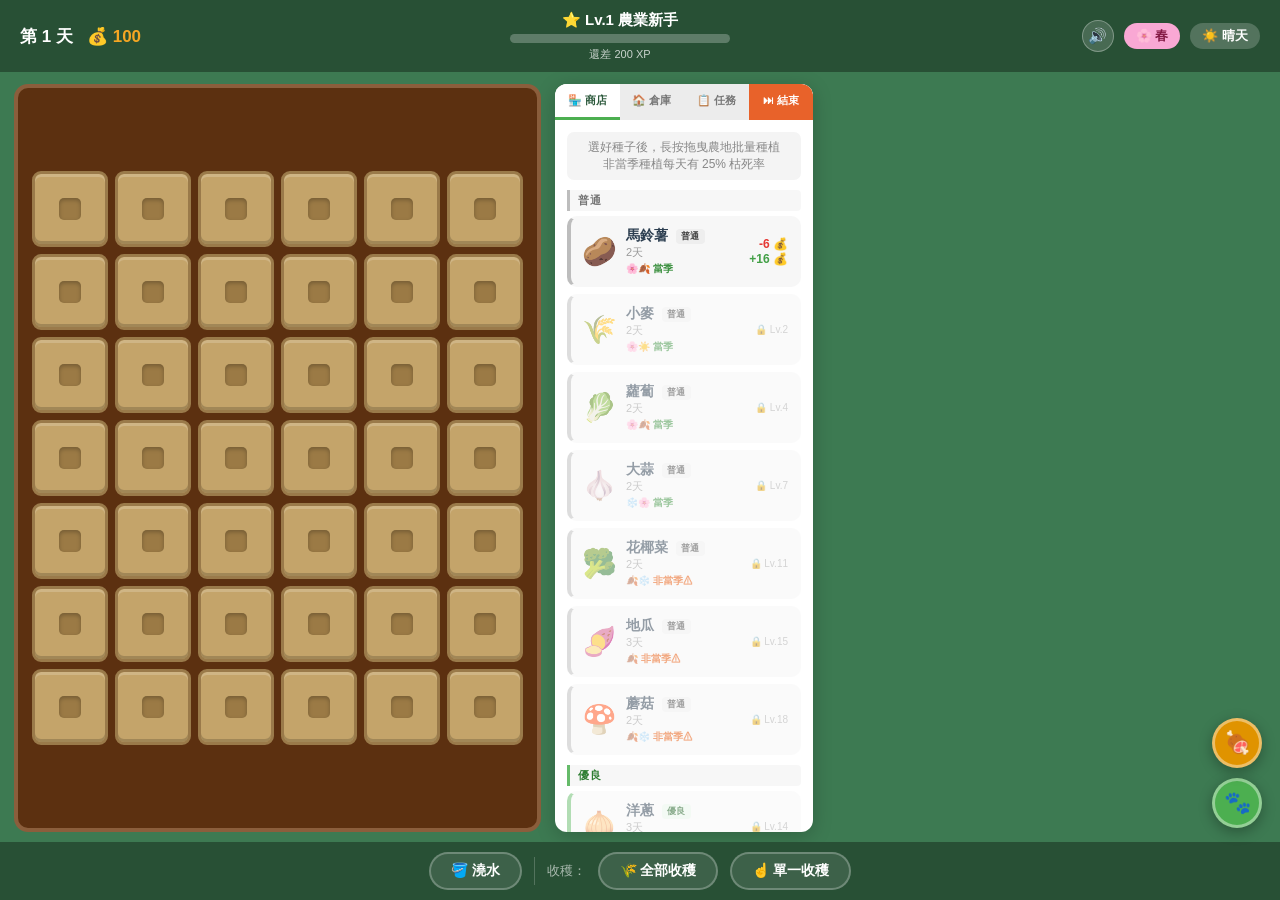
==== index.html @ efe096c2 "fix: 寵物畫面改為橫向單列，超出時可水平滑動 - #pet-list 外層加 #pet-list-wrap 做水平捲動容器 - flex-wrap: wrap → nowrap，卡片固定橫排不換行" ====
<!DOCTYPE html>
<html lang="zh-TW">
<head>
  <meta charset="UTF-8">
  <meta name="viewport" content="width=device-width, initial-scale=1.0">
  <title>種田遊戲</title>
  <link rel="stylesheet" href="style.css">
</head>
<body>
  <div id="app">
    <header id="topbar">
      <div class="tb-left">
        <span id="day-label">第 <span id="day-num">1</span> 天</span>
        <span id="money-display">💰 <span id="money-num">500</span></span>
      </div>
      <div class="tb-center">
        <span id="level-display">⭐ Lv.<span id="lv-num">1</span> <span id="lv-title">農業新手</span></span>
        <div id="xp-wrap">
          <div id="xp-bar"></div>
        </div>
        <span id="xp-label">還差 <span id="xp-rem">150</span> XP</span>
      </div>
      <div class="tb-right">
        <button id="mute-btn" title="音效開關">🔊</button>
        <span id="season-badge" class="badge spring">🌸 春</span>
        <span id="weather-badge" class="badge weather">☀️ 晴天</span>
      </div>
    </header>

    <div id="buff-strip"></div>
    <main id="main">
      <div id="farm-wrapper">
        <div id="farm-grid"></div>
      </div>

      <aside id="panel">
        <nav id="tab-nav">
          <button class="tab-btn active" data-tab="shop">🏪 商店</button>
          <button class="tab-btn" data-tab="warehouse">🏠 倉庫</button>
          <button class="tab-btn" data-tab="tasks">📋 任務</button>
          <button class="tab-btn end-btn" data-tab="end">⏭ 結束</button>
        </nav>
        <div id="panel-body"></div>
      </aside>
    </main>

    <div id="bottom-bar">
      <button id="water-btn" class="bbar-btn">🪣 澆水</button>
      <div class="bbar-sep"></div>
      <span class="bbar-label">收穫：</span>
      <button id="harvest-all-btn" class="bbar-btn">🌾 全部收穫</button>
      <button id="harvest-single-btn" class="bbar-btn">☝️ 單一收穫</button>
    </div>

    <button id="pet-btn">🐾</button>
    <button id="petshop-btn">🍖</button>
    <div id="toast-box"></div>
    <div id="cursor-follow">🪣</div>
    <div id="touch-seed-follow"></div>

    <!-- Pet Screen (fixed overlay) -->
    <div id="pet-screen" hidden>
      <header id="pet-hdr">
        <button id="pet-back-btn">← 返回農場</button>
        <div class="pet-hdr-center">
          <span class="pet-hdr-title">🌿 今日的小動物</span>
          <span class="pet-hdr-sub">用農作物餵食牠們，明天就會離開</span>
        </div>
        <div class="pet-hdr-right">第 <span id="pet-screen-day">1</span> 天</div>
      </header>
      <div id="pet-meadow">
        <div id="pet-clouds">
          <span class="cloud">☁️</span>
          <span class="cloud">☁️</span>
          <span class="cloud">☁️</span>
        </div>
        <div id="pet-list-wrap">
          <div id="pet-list"></div>
        </div>
        <div id="pet-ground-deco">🌸🌿🌼🌱🌸🌼🌿🌸🌼🌱🌿🌸🌼🌸🌿🌼🌱🌸</div>
      </div>
      <div id="pet-owned">
        <div id="pet-owned-header">🏡 我的動物夥伴</div>
        <div id="pet-owned-list"></div>
        <div id="pet-owned-detail"></div>
      </div>
    </div>
  </div>
  <script src="game.js"></script>
</body>
</html>
---- style.css ----
* { box-sizing: border-box; margin: 0; padding: 0; }

:root {
  --green-bg: #3d7a52;
  --brown-dark: #5c3010;
  --brown-mid: #8b5e3c;
  --plot-base: #c4a46a;
  --plot-shadow: #9a7a4a;
  --gold: #f5a623;
  --gold-dark: #d4891a;
  --panel-bg: #ffffff;
  --green-accent: #4caf50;
  --green-dark: #2d5a3d;
}

body {
  font-family: 'Segoe UI', '微軟正黑體', 'PingFang TC', sans-serif;
  background: var(--green-bg);
  height: 100vh;
  overflow: hidden;
  color: #2c3e50;
}

/* Hide real cursor when a tool mode is active */
body.watering-mode,
body.watering-mode * { cursor: none !important; }
body.harvest-mode,
body.harvest-mode  * { cursor: none !important; }

#app {
  display: flex;
  flex-direction: column;
  height: 100vh;
}

/* ── Top Bar ── */
#topbar {
  background: rgba(0,0,0,0.35);
  color: #fff;
  padding: 8px 20px;
  display: flex;
  align-items: center;
  gap: 16px;
  flex-shrink: 0;
  min-height: 72px;
}

.tb-left {
  display: flex;
  align-items: center;
  gap: 14px;
  min-width: 190px;
}

.tb-center {
  flex: 1;
  display: flex;
  flex-direction: column;
  align-items: center;
  gap: 4px;
}

.tb-right {
  display: flex;
  align-items: center;
  gap: 10px;
  min-width: 230px;
  justify-content: flex-end;
}

#day-label { font-size: 17px; font-weight: 700; }
#money-display { font-size: 17px; font-weight: 700; color: var(--gold); }

#level-display { font-size: 15px; font-weight: 600; }

#xp-wrap {
  width: 220px;
  height: 9px;
  background: rgba(255,255,255,0.25);
  border-radius: 5px;
  overflow: hidden;
}

#xp-bar {
  height: 100%;
  width: 0%;
  background: linear-gradient(90deg, var(--gold), #ffe066);
  border-radius: 5px;
  transition: width 0.5s ease;
}

#xp-label { font-size: 11px; opacity: 0.75; }

.badge {
  padding: 4px 12px;
  border-radius: 20px;
  font-size: 13px;
  font-weight: 600;
}
.badge.spring  { background: #f9a8d4; color: #831843; }
.badge.summer  { background: #fde68a; color: #92400e; }
.badge.autumn  { background: #fed7aa; color: #9a3412; }
.badge.winter  { background: #bae6fd; color: #1e40af; }
.badge.weather { background: rgba(255,255,255,0.2); color: #fff; }

#companions { font-size: 20px; letter-spacing: 2px; }

#mute-btn {
  background: rgba(255,255,255,0.15);
  border: 1.5px solid rgba(255,255,255,0.3);
  border-radius: 50%;
  width: 32px;
  height: 32px;
  font-size: 15px;
  color: #fff;
  cursor: pointer;
  flex-shrink: 0;
  transition: background 0.15s;
}
#mute-btn:hover { background: rgba(255,255,255,0.28); }

/* ── Main Layout ── */
#main {
  display: flex;
  flex: 1;
  overflow: hidden;
  padding: 12px 14px 10px;
  gap: 14px;
}

/* ── Farm ── */
#farm-wrapper {
  background: var(--brown-dark);
  border-radius: 14px;
  padding: 14px;
  border: 4px solid var(--brown-mid);
  display: flex;
  align-items: center;
  justify-content: center;
  flex-shrink: 0;
}

#farm-grid {
  display: grid;
  grid-template-columns: repeat(6, 1fr);
  gap: 7px;
}

.plot {
  width: 76px;
  height: 76px;
  background: var(--plot-base);
  border-radius: 9px;
  border: 3px solid var(--plot-shadow);
  cursor: pointer;
  display: flex;
  align-items: center;
  justify-content: center;
  font-size: 28px;
  position: relative;
  transition: transform 0.12s, filter 0.15s;
  box-shadow:
    inset 0 3px 0 rgba(255,255,255,0.18),
    inset 0 -3px 0 rgba(0,0,0,0.18);
  user-select: none;
}

.plot:hover { transform: translateY(-3px) scale(1.04); filter: brightness(1.08); }

/* small dark inset square for empty plots */
.plot.empty::after {
  content: '';
  width: 22px;
  height: 22px;
  background: rgba(90, 55, 10, 0.38);
  border-radius: 5px;
  box-shadow: inset 0 2px 4px rgba(0,0,0,0.25);
}

/* Touch planting: seed hint overlays */
#farm-grid.touch-planting .plot.empty::after { display: none; }

.seed-hint {
  position: absolute;
  font-size: 26px;
  pointer-events: none;
  line-height: 1;
  animation: seed-hint-pulse 0.55s ease-in-out infinite alternate;
}

@keyframes seed-hint-pulse {
  from { transform: scale(0.82); opacity: 0.55; }
  to   { transform: scale(1.12) translateY(-4px); opacity: 1; }
}

.plot.growing         { background: #5a9e4a; } /* 綠：未澆水 */
.plot.growing.watered { background: #4a88c4; } /* 藍：已澆水 */

.plot.ready {
  border-color: var(--gold);
  animation: plot-pulse 1.1s ease-in-out infinite;
}

/* withered (no water for a day) */
.plot.withered {
  background: #888 !important;
  border-color: #555 !important;
  animation: none !important;
  filter: grayscale(0.7);
}


@keyframes plot-pulse {
  0%, 100% { box-shadow: 0 0 0 0 rgba(245,166,35,0.55), inset 0 3px 0 rgba(255,255,255,0.18), inset 0 -3px 0 rgba(0,0,0,0.18); }
  50%       { box-shadow: 0 0 0 7px rgba(245,166,35,0),   inset 0 3px 0 rgba(255,255,255,0.18), inset 0 -3px 0 rgba(0,0,0,0.18); }
}

.days-tag {
  position: absolute;
  bottom: 4px;
  right: 5px;
  font-size: 11px;
  font-weight: 700;
  color: #fff;
  background: rgba(0,0,0,0.35);
  padding: 1px 5px;
  border-radius: 6px;
  pointer-events: none;
}

/* ── Right Panel ── */
#panel {
  width: 258px;
  flex-shrink: 0;
  display: flex;
  flex-direction: column;
  background: var(--panel-bg);
  border-radius: 12px;
  overflow: hidden;
  box-shadow: 0 4px 20px rgba(0,0,0,0.2);
}

#tab-nav {
  display: flex;
  background: #ececec;
}

.tab-btn {
  flex: 1;
  padding: 9px 2px;
  border: none;
  background: transparent;
  cursor: pointer;
  font-size: 11px;
  font-weight: 600;
  color: #777;
  border-bottom: 3px solid transparent;
  transition: all 0.18s;
}

.tab-btn:hover { background: rgba(0,0,0,0.06); color: #333; }

.tab-btn.active {
  background: #fff;
  color: var(--green-dark);
  border-bottom-color: var(--green-accent);
}

.end-btn {
  background: #e8622a !important;
  color: #fff !important;
  border-radius: 0 10px 0 0;
}
.end-btn:hover { background: #cf531e !important; }

#panel-body {
  flex: 1;
  overflow-y: auto;
  padding: 12px;
  scrollbar-width: thin;
}

/* ── Shop ── */
.shop-hint {
  text-align: center;
  font-size: 12px;
  color: #888;
  background: #f4f4f4;
  border-radius: 7px;
  padding: 7px;
  margin-bottom: 10px;
}

.section-title {
  text-align: center;
  font-size: 11px;
  color: #bbb;
  margin: 8px 0;
  position: relative;
}
.section-title::before, .section-title::after {
  content: '';
  position: absolute;
  top: 50%;
  width: 28%;
  height: 1px;
  background: #e0e0e0;
}
.section-title::before { left: 0; }
.section-title::after  { right: 0; }

.seed-card {
  display: flex;
  align-items: center;
  padding: 9px 11px;
  border-radius: 10px;
  margin-bottom: 7px;
  border: 2px solid transparent;
  background: #f7f7f7;
  cursor: pointer;
  transition: all 0.18s;
}
.seed-card:hover:not(.locked) { background: #eef7ee; border-color: #a5d6a7; }
.seed-card.selected { background: #e3f5e3; border-color: var(--green-dark); }
.seed-card.locked { opacity: 0.5; cursor: not-allowed; }

/* Rarity left-border */
.seed-card.rarity-common    { border-left: 4px solid #bdbdbd; }
.seed-card.rarity-good      { border-left: 4px solid #66bb6a; }
.seed-card.rarity-premium   { border-left: 4px solid #42a5f5; }
.seed-card.rarity-legendary { border-left: 4px solid #ab47bc; }
.seed-card.rarity-mythical  { border-left: 4px solid #ff7043; }

.rarity-badge {
  display: inline-block;
  font-size: 9px;
  font-weight: 800;
  padding: 1px 5px;
  border-radius: 4px;
  vertical-align: middle;
  margin-left: 4px;
  letter-spacing: 0.3px;
}

.rarity-section-title {
  font-size: 11px;
  font-weight: 800;
  letter-spacing: 1px;
  margin: 10px 0 5px;
  padding: 3px 8px;
  border-left: 3px solid;
  border-radius: 0 4px 4px 0;
  background: rgba(0,0,0,0.03);
}

.seed-emoji { font-size: 28px; flex-shrink: 0; }
.seed-info  { flex: 1; margin-left: 9px; }
.seed-name  { font-weight: 700; font-size: 14px; }
.seed-days  { font-size: 11px; color: #999; }

.seed-prices { display: flex; flex-direction: column; align-items: flex-end; font-size: 12px; gap: 1px; }
.seed-cost { color: #e53935; font-weight: 600; }
.seed-sell { color: #43a047; font-weight: 600; }
.lock-label { font-size: 10px; color: #aaa; }

.seed-season           { font-size: 10px; margin-top: 2px; font-weight: 600; }
.seed-season.in-season  { color: #388e3c; }
.seed-season.out-season { color: #e65100; }

/* ── Warehouse ── */
.empty-msg { text-align: center; color: #bbb; padding: 36px 12px; font-size: 13px; line-height: 1.7; }

.inv-item {
  display: flex;
  align-items: center;
  background: #f7f7f7;
  border-radius: 9px;
  padding: 8px 10px;
  margin-bottom: 7px;
}
.inv-emoji { font-size: 26px; flex-shrink: 0; }
.inv-info  { flex: 1; margin-left: 9px; }
.inv-name  { font-weight: 700; font-size: 13px; }
.inv-sub   { font-size: 11px; color: #999; }

.sell-btn {
  padding: 5px 11px;
  background: #43a047;
  color: #fff;
  border: none;
  border-radius: 7px;
  cursor: pointer;
  font-size: 12px;
  font-weight: 600;
}
.sell-btn:hover { background: #388e3c; }

.sell-all-btn {
  width: 100%;
  padding: 10px;
  margin-top: 10px;
  background: linear-gradient(135deg, var(--gold), #e09300);
  color: #fff;
  border: none;
  border-radius: 9px;
  cursor: pointer;
  font-weight: 700;
  font-size: 13px;
}
.sell-all-btn:hover { filter: brightness(1.08); }

/* ── Tasks ── */
.task-section-title {
  font-weight: 700;
  font-size: 13px;
  margin: 0 0 8px;
  color: #444;
}

.task-card {
  padding: 10px 12px;
  background: #f7f7f7;
  border-radius: 9px;
  margin-bottom: 8px;
  border-left: 4px solid #ddd;
}
.task-card.in-progress { border-left-color: var(--gold); }
.task-card.done        { border-left-color: #43a047; opacity: 0.65; }

.task-title    { font-weight: 700; font-size: 13px; }
.task-prog-txt { font-size: 11px; color: #888; margin-top: 2px; }

.task-prog-bar {
  height: 5px;
  background: #e0e0e0;
  border-radius: 3px;
  margin: 5px 0 4px;
  overflow: hidden;
}
.task-prog-fill {
  height: 100%;
  background: linear-gradient(90deg, var(--gold), #ffe066);
  border-radius: 3px;
  transition: width 0.35s;
}

.task-reward { font-size: 11px; color: var(--gold-dark); }

/* ── Bottom Bar ── */
#bottom-bar {
  flex-shrink: 0;
  height: 58px;
  background: rgba(0,0,0,0.35);
  display: flex;
  align-items: center;
  justify-content: center;
  gap: 12px;
  padding: 0 20px;
}

.bbar-sep {
  width: 1px;
  height: 28px;
  background: rgba(255,255,255,0.2);
}

.bbar-label {
  color: rgba(255,255,255,0.6);
  font-size: 13px;
}

.bbar-btn {
  padding: 8px 20px;
  border: 2px solid rgba(255,255,255,0.25);
  border-radius: 22px;
  background: rgba(255,255,255,0.1);
  color: #fff;
  font-size: 14px;
  font-weight: 600;
  cursor: pointer;
  transition: all 0.18s;
}
.bbar-btn:hover { background: rgba(255,255,255,0.22); border-color: rgba(255,255,255,0.5); }

.bbar-btn.active {
  background: rgba(255,255,255,0.9);
  color: #2c3e50;
  border-color: #fff;
}

/* ── Buff Strip ── */
#buff-strip {
  background: rgba(245,166,35,0.18);
  border-bottom: 1px solid rgba(245,166,35,0.3);
  padding: 4px 16px;
  display: flex;
  align-items: center;
  gap: 8px;
  flex-wrap: wrap;
  flex-shrink: 0;
  min-height: 0;
}
#buff-strip:empty { display: none; padding: 0; }

.buff-chip {
  padding: 2px 10px;
  background: rgba(245,166,35,0.35);
  border: 1px solid rgba(245,166,35,0.6);
  border-radius: 12px;
  font-size: 12px;
  font-weight: 700;
  color: #fff;
}

/* ── Pet / Petshop Buttons ── */
#pet-btn,
#petshop-btn {
  position: fixed;
  right: 18px;
  width: 50px;
  height: 50px;
  border-radius: 50%;
  border: 3px solid rgba(255,255,255,0.4);
  color: white;
  font-size: 22px;
  cursor: pointer;
  box-shadow: 0 4px 14px rgba(0,0,0,0.3);
  transition: transform 0.15s;
  z-index: 50;
}
#pet-btn     { bottom: 72px;  background: var(--green-accent); }
#petshop-btn { bottom: 132px; background: #e09300; }
#pet-btn:hover,
#petshop-btn:hover { transform: scale(1.12); }

/* ── Pet Screen ── */
#pet-screen {
  position: fixed;
  inset: 0;
  z-index: 200;
  display: flex;
  flex-direction: column;
}
#pet-screen[hidden] { display: none !important; }

#pet-hdr {
  background: rgba(0,0,0,0.28);
  padding: 10px 20px;
  display: flex;
  align-items: center;
  gap: 16px;
  color: #fff;
  flex-shrink: 0;
}
#pet-back-btn {
  padding: 7px 16px;
  background: rgba(255,255,255,0.2);
  border: 2px solid rgba(255,255,255,0.4);
  border-radius: 20px;
  color: #fff;
  cursor: pointer;
  font-size: 13px;
  font-weight: 600;
  flex-shrink: 0;
}
#pet-back-btn:hover { background: rgba(255,255,255,0.35); }

.pet-hdr-center { flex: 1; text-align: center; }
.pet-hdr-title  { font-size: 18px; font-weight: 700; display: block; }
.pet-hdr-sub    { font-size: 12px; opacity: 0.8; }
.pet-hdr-right  { min-width: 80px; text-align: right; font-size: 13px; opacity: 0.8; }

#pet-meadow {
  flex: 1;
  background: linear-gradient(to bottom,
    #5bc8f5 0%,
    #8ed4f7 28%,
    #b8e87a 55%,
    #5ab832 100%);
  display: flex;
  flex-direction: column;
  align-items: center;
  justify-content: center;
  position: relative;
  overflow: hidden;
  padding: 20px;
}

#pet-clouds {
  position: absolute;
  top: 14px;
  width: 90%;
  display: flex;
  justify-content: space-around;
  font-size: 38px;
  opacity: 0.85;
  pointer-events: none;
}
.cloud { display: inline-block; animation: cloud-drift 9s ease-in-out infinite; }
.cloud:nth-child(2) { animation-delay: -3.5s; animation-duration: 11s; }
.cloud:nth-child(3) { animation-delay: -6s;   animation-duration: 8s;  }
@keyframes cloud-drift {
  0%, 100% { transform: translateX(0px); }
  50%       { transform: translateX(14px); }
}

#pet-list-wrap {
  width: 100%;
  overflow-x: auto;
  overflow-y: visible;
  -webkit-overflow-scrolling: touch;
  scrollbar-width: thin;
  scrollbar-color: rgba(255,255,255,0.35) transparent;
  padding: 10px 0 18px;
  z-index: 1;
}

#pet-list-wrap::-webkit-scrollbar        { height: 5px; }
#pet-list-wrap::-webkit-scrollbar-track  { background: transparent; }
#pet-list-wrap::-webkit-scrollbar-thumb  { background: rgba(255,255,255,0.35); border-radius: 3px; }

#pet-list {
  display: flex;
  gap: 28px;
  align-items: flex-end;
  justify-content: flex-start;
  flex-wrap: nowrap;
  min-width: max-content;
  padding: 0 28px;
}

.pet-card {
  background: rgba(255,255,255,0.88);
  border-radius: 22px;
  padding: 22px 26px;
  text-align: center;
  min-width: 190px;
  box-shadow: 0 10px 30px rgba(0,0,0,0.18);
  backdrop-filter: blur(6px);
  transition: transform 0.2s;
  border: 3px solid transparent;
}
.pet-card:hover     { transform: translateY(-8px); }
.pet-card.feeding   { border-color: var(--gold); }
.pet-card.fed-done  { opacity: 0.72; }

.pet-card:not(.feeding).grade-common    { border-color: #bdbdbd; }
.pet-card:not(.feeding).grade-good      { border-color: #66bb6a; }
.pet-card:not(.feeding).grade-premium   { border-color: #42a5f5; }
.pet-card:not(.feeding).grade-legendary { border-color: #ab47bc; }
.pet-card:not(.feeding).grade-mythical  { border-color: #ff7043; }

.owned-pet-card.grade-common    { border-color: #bdbdbd; }
.owned-pet-card.grade-good      { border-color: #66bb6a; }
.owned-pet-card.grade-premium   { border-color: #42a5f5; }
.owned-pet-card.grade-legendary { border-color: #ab47bc; }
.owned-pet-card.grade-mythical  { border-color: #ff7043; }

.pet-grade-badge {
  display: inline-block;
  margin-bottom: 6px;
  font-size: 11px;
  font-weight: 700;
  padding: 2px 9px;
  border-radius: 10px;
}

.pet-emoji-big { font-size: 62px; display: block; line-height: 1.1; margin-bottom: 6px; }
.pet-name      { font-size: 17px; font-weight: 700; margin-bottom: 3px; color: #2c3e50; }
.pet-fav-food  { font-size: 12px; color: #999; margin-bottom: 4px; }

.pet-food-restrict {
  font-size: 11px;
  color: #6a1b9a;
  font-weight: 700;
  background: #f3e5f5;
  border: 1.5px solid #ab47bc;
  border-radius: 10px;
  padding: 2px 8px;
  margin-bottom: 4px;
  display: inline-block;
}

.pet-buff-tag {
  display: inline-block;
  padding: 3px 10px;
  background: #f0f0f0;
  border: 1.5px solid #ddd;
  border-radius: 12px;
  font-size: 12px;
  font-weight: 600;
  color: #888;
  margin-bottom: 6px;
}
.pet-buff-tag.active {
  background: rgba(245,166,35,0.18);
  border-color: var(--gold);
  color: var(--gold-dark);
}
.pet-buff2-tag {
  background: #eef4ff;
  border-color: #90bef5;
  color: #1565c0;
}
.pet-buff2-tag.active {
  background: rgba(21,101,192,0.12);
  border-color: #42a5f5;
  color: #1565c0;
}
.pet-stat-buff2 { color: #1565c0; }
.pet-buff3-tag {
  background: #e0f7fa;
  border-color: #4dd0e1;
  color: #006064;
}
.pet-buff3-tag.active {
  background: rgba(0,188,212,0.12);
  border-color: #00bcd4;
  color: #006064;
}
.pet-stat-buff3 { color: #006064; }
.pet-mood      { font-size: 26px; display: block; margin-bottom: 12px; }

.pet-feed-btn {
  padding: 8px 22px;
  background: linear-gradient(135deg, #4caf50, #2e7d32);
  color: #fff;
  border: none;
  border-radius: 20px;
  cursor: pointer;
  font-size: 13px;
  font-weight: 700;
  transition: filter 0.15s;
}
.pet-feed-btn:hover { filter: brightness(1.12); }
.pet-fed-label { font-size: 14px; color: #43a047; font-weight: 700; }

/* Feeding food-select inside pet card */
.food-select-title {
  font-size: 12px;
  color: #666;
  margin-bottom: 8px;
}
.food-grid {
  display: flex;
  flex-wrap: wrap;
  gap: 6px;
  justify-content: center;
  margin-bottom: 8px;
  max-width: 220px;
}
.food-chip {
  padding: 5px 10px;
  background: #f4f4f4;
  border: 2px solid transparent;
  border-radius: 14px;
  cursor: pointer;
  font-size: 12px;
  transition: all 0.14s;
}
.food-chip:hover     { background: #e8f5e9; border-color: #4caf50; }
.food-chip.fav-chip  { background: #fff8e1; border-color: #ffb300; color: #e65100; }
.food-chip.fav-chip:hover { background: #ffecb3; }

.food-cancel-btn {
  padding: 5px 14px;
  background: transparent;
  border: 2px solid #ddd;
  border-radius: 14px;
  cursor: pointer;
  font-size: 12px;
  color: #999;
  transition: all 0.14s;
}
.food-cancel-btn:hover { border-color: #bbb; color: #666; }
.no-food-msg { font-size: 12px; color: #bbb; padding: 8px 0; line-height: 1.6; }

.food-cost-note {
  font-size: 11px;
  color: #e65100;
  font-weight: 700;
  margin-bottom: 5px;
}

/* ── Sell Quantity Modal ── */
#sell-qty-modal {
  position: fixed;
  inset: 0;
  z-index: 500;
  background: rgba(0,0,0,0.55);
  display: flex;
  align-items: center;
  justify-content: center;
}

.sqm-box {
  background: #fff;
  border-radius: 18px;
  padding: 24px 28px;
  min-width: 240px;
  text-align: center;
  box-shadow: 0 8px 32px rgba(0,0,0,0.28);
  display: flex;
  flex-direction: column;
  align-items: center;
  gap: 10px;
}

.sqm-title  { font-size: 17px; font-weight: 800; color: #2c3e50; }
.sqm-stock  { font-size: 12px; color: #999; }
.sqm-total  { font-size: 16px; font-weight: 700; color: var(--green-accent); }

.sqm-controls {
  display: flex;
  align-items: center;
  gap: 16px;
}

.sqm-btn {
  width: 36px;
  height: 36px;
  border-radius: 50%;
  border: 2px solid #ddd;
  background: #f4f4f4;
  font-size: 18px;
  cursor: pointer;
  transition: all 0.14s;
  display: flex;
  align-items: center;
  justify-content: center;
}
.sqm-btn:hover { background: #e8f5e9; border-color: #4caf50; }

.sqm-qty {
  font-size: 28px;
  font-weight: 800;
  color: #2c3e50;
  min-width: 40px;
  text-align: center;
}

.sqm-all-hint { font-size: 12px; color: #aaa; }

.sqm-max-btn {
  background: none;
  border: 1px solid #bbb;
  border-radius: 10px;
  padding: 2px 10px;
  font-size: 12px;
  color: #888;
  cursor: pointer;
  transition: all 0.13s;
}
.sqm-max-btn:hover { background: #f4f4f4; border-color: #888; color: #555; }

.sqm-actions { display: flex; gap: 12px; margin-top: 4px; }

.sqm-cancel {
  padding: 8px 20px;
  border: 2px solid #ddd;
  border-radius: 18px;
  background: transparent;
  font-size: 13px;
  color: #888;
  cursor: pointer;
  transition: all 0.14s;
}
.sqm-cancel:hover { border-color: #bbb; color: #555; }

.sqm-confirm {
  padding: 8px 20px;
  border: none;
  border-radius: 18px;
  background: linear-gradient(135deg, #4caf50, #2e7d32);
  color: #fff;
  font-size: 13px;
  font-weight: 700;
  cursor: pointer;
  transition: filter 0.14s;
}
.sqm-confirm:hover { filter: brightness(1.1); }

/* ── Pet Shop (飼料) ── */
.feed-shop-item,
.feed-inv-item {
  display: flex;
  align-items: center;
  background: #f7f7f7;
  border-radius: 9px;
  padding: 8px 10px;
  margin-bottom: 7px;
  gap: 8px;
}

.feed-emoji { font-size: 24px; flex-shrink: 0; }

.feed-info  { flex: 1; }
.feed-name  { font-weight: 700; font-size: 13px; color: #2c3e50; }
.feed-desc  { font-size: 11px; color: #888; margin-top: 1px; }
.feed-cnt   { font-weight: 600; color: var(--green-dark); }

.feed-right { display: flex; flex-direction: column; align-items: flex-end; gap: 3px; flex-shrink: 0; }
.feed-cost  { font-size: 11px; color: #e53935; font-weight: 600; }

.feed-buy-btn {
  padding: 5px 11px;
  background: linear-gradient(135deg, var(--gold), #e09300);
  color: #fff;
  border: none;
  border-radius: 7px;
  cursor: pointer;
  font-size: 12px;
  font-weight: 700;
  transition: filter 0.14s;
}
.feed-buy-btn:hover { filter: brightness(1.1); }

.feed-use-btn {
  padding: 5px 11px;
  background: #43a047;
  color: #fff;
  border: none;
  border-radius: 7px;
  cursor: pointer;
  font-size: 12px;
  font-weight: 600;
  flex-shrink: 0;
  transition: background 0.14s;
}
.feed-use-btn:hover { background: #388e3c; }

/* ── Feed Use Modal ── */
#feed-use-modal {
  position: fixed;
  inset: 0;
  z-index: 500;
  background: rgba(0,0,0,0.55);
  display: flex;
  align-items: center;
  justify-content: center;
}

.fum-box {
  background: #fff;
  border-radius: 18px;
  padding: 22px 24px;
  min-width: 260px;
  max-width: 340px;
  text-align: center;
  box-shadow: 0 8px 32px rgba(0,0,0,0.28);
  display: flex;
  flex-direction: column;
  align-items: center;
  gap: 10px;
}

.fum-title  { font-size: 17px; font-weight: 800; color: #2c3e50; }
.fum-desc   { font-size: 12px; color: #43a047; font-weight: 600; }
.fum-label  { font-size: 12px; color: #888; }

.fum-pet-list { width: 100%; display: flex; flex-direction: column; gap: 7px; }

.fum-pet {
  display: flex;
  align-items: center;
  background: #f7f7f7;
  border-radius: 10px;
  padding: 8px 10px;
  gap: 8px;
  text-align: left;
}

.fum-pet-emoji  { font-size: 24px; flex-shrink: 0; }
.fum-pet-info   { flex: 1; }
.fum-pet-name   { font-size: 13px; font-weight: 700; color: #2c3e50; }
.fum-pet-boost  { font-size: 11px; color: #888; margin-top: 1px; }

.fum-apply-btn {
  padding: 5px 13px;
  background: linear-gradient(135deg, #4caf50, #2e7d32);
  color: #fff;
  border: none;
  border-radius: 14px;
  cursor: pointer;
  font-size: 12px;
  font-weight: 700;
  flex-shrink: 0;
  transition: filter 0.13s;
}
.fum-apply-btn:hover { filter: brightness(1.1); }
.fum-apply-btn:disabled {
  background: #ddd;
  color: #aaa;
  cursor: not-allowed;
  filter: none;
}
.fum-pet-full { opacity: 0.6; }

.fum-cancel {
  padding: 7px 22px;
  border: 2px solid #ddd;
  border-radius: 16px;
  background: transparent;
  font-size: 13px;
  color: #888;
  cursor: pointer;
  transition: all 0.13s;
}
.fum-cancel:hover { border-color: #bbb; color: #555; }

/* feed boost label in owned pet detail */
.owned-feed-boost { color: #e65100 !important; font-size: 11px; }

/* ── Pet Eggs Shop ── */
.egg-shop-card {
  border-radius: 12px;
  padding: 12px 14px;
  margin-bottom: 10px;
  text-align: center;
  border: 2.5px solid;
  transition: transform 0.15s;
}
.egg-shop-card:hover { transform: translateY(-2px); }

.egg-common  { border-color: #bdbdbd; background: linear-gradient(135deg, #fafafa, #f0f0f0); }
.egg-rare    { border-color: #42a5f5; background: linear-gradient(135deg, #e3f2fd, #f0f8ff); }
.egg-special { border-color: #ab47bc; background: linear-gradient(135deg, #f3e5f5, #fdf5ff); }

.egg-shop-emoji { font-size: 32px; display: block; margin-bottom: 4px; }
.egg-shop-name  { font-size: 14px; font-weight: 800; color: #2c3e50; }
.egg-shop-desc  { font-size: 10px; color: #888; margin: 3px 0 6px; line-height: 1.7; }
.egg-shop-cost  { font-size: 12px; font-weight: 700; color: #e53935; margin-bottom: 7px; }

.egg-feed-hint {
  font-size: 11px; color: #8d6e63; background: #fdf3e7;
  border: 1px solid #ffe0b2; border-radius: 8px;
  padding: 6px 12px; margin-bottom: 10px; text-align: center;
}

.egg-btn-group {
  display: flex; flex-direction: column; gap: 6px; align-items: center;
}

.egg-open-btn {
  padding: 6px 22px;
  border: none;
  border-radius: 16px;
  cursor: pointer;
  font-size: 12px;
  font-weight: 700;
  color: #fff;
  transition: filter 0.14s;
  width: 100%;
}
.egg-common  .egg-open-btn { background: linear-gradient(135deg, #757575, #424242); }
.egg-rare    .egg-open-btn { background: linear-gradient(135deg, #1565c0, #0d47a1); }
.egg-special .egg-open-btn { background: linear-gradient(135deg, #6a1b9a, #4a148c); }
.egg-open-btn:hover { filter: brightness(1.18); }

.egg-multi-btn {
  padding: 6px 14px;
  border: none;
  border-radius: 16px;
  cursor: pointer;
  font-size: 11px;
  font-weight: 700;
  color: #fff;
  transition: filter 0.14s;
  width: 100%;
  display: flex; align-items: center; justify-content: center; gap: 6px;
}
.egg-common  .egg-multi-btn { background: linear-gradient(135deg, #ff8f00, #e65100); }
.egg-rare    .egg-multi-btn { background: linear-gradient(135deg, #ff8f00, #e65100); }
.egg-special .egg-multi-btn { background: linear-gradient(135deg, #ff8f00, #e65100); }
.egg-multi-btn:hover { filter: brightness(1.15); }
.egg-multi-cost { font-size: 10px; opacity: 0.85; }

/* ── Egg Result Modal ── */
#egg-result-modal {
  position: fixed;
  inset: 0;
  z-index: 600;
  background: rgba(0,0,0,0.75);
  display: flex;
  align-items: center;
  justify-content: center;
}

.erm-box {
  background: #fff;
  border-radius: 24px;
  padding: 28px 26px;
  min-width: 260px;
  text-align: center;
  box-shadow: 0 12px 40px rgba(0,0,0,0.35);
  border: 3px solid transparent;
  animation: erm-pop 0.4s cubic-bezier(0.175, 0.885, 0.32, 1.275);
}
.erm-box.grade-common    { border-color: #bdbdbd; }
.erm-box.grade-good      { border-color: #66bb6a; }
.erm-box.grade-premium   { border-color: #42a5f5; box-shadow: 0 12px 40px rgba(66,165,245,0.35); }
.erm-box.grade-legendary { border-color: #ab47bc; box-shadow: 0 12px 40px rgba(171,71,188,0.45); }
.erm-box.grade-mythical  { border-color: #ff7043; box-shadow: 0 12px 40px rgba(255,112,67,0.45); }

@keyframes erm-pop {
  from { transform: scale(0.4); opacity: 0; }
  to   { transform: scale(1);   opacity: 1; }
}

.erm-egg-crack {
  font-size: 24px;
  margin-bottom: 6px;
  display: block;
  animation: erm-shake 0.35s ease;
}
@keyframes erm-shake {
  0%,100% { transform: rotate(0deg); }
  25%     { transform: rotate(-10deg); }
  75%     { transform: rotate(10deg); }
}

.erm-pet-emoji   { font-size: 76px; display: block; line-height: 1.1; margin-bottom: 8px; }
.erm-grade-badge { margin-bottom: 6px; }
.erm-pet-name    { font-size: 19px; font-weight: 800; color: #2c3e50; margin-bottom: 8px; }
.erm-buffs       { margin-bottom: 14px; }
.erm-buff        { font-size: 12px; color: #555; margin-bottom: 3px; }

.erm-mythical-note {
  font-size: 11px; font-weight: 700; color: #6a1b9a;
  background: #f3e5f5; border-radius: 8px;
  padding: 4px 10px; margin-bottom: 10px; display: inline-block;
}
.erm-already-owned { font-size: 12px; color: #388e3c; font-weight: 700; margin-bottom: 10px; }
.erm-full-note     { font-size: 12px; color: #e53935; margin-bottom: 10px; }
.erm-feed-note     { font-size: 12px; color: #8d6e63; font-weight: 700; margin-bottom: 10px; }
.erm-fed-note      { font-size: 12px; color: #2e7d32; font-weight: 700; margin-bottom: 10px; }

.erm-feed-btn {
  padding: 10px 20px;
  background: linear-gradient(135deg, #ff8f00, #e65100);
  color: #fff; border: none; border-radius: 20px;
  cursor: pointer; font-size: 13px; font-weight: 700;
  transition: filter 0.14s;
  box-shadow: 0 3px 10px rgba(230,81,0,0.35);
}
.erm-feed-btn:hover { filter: brightness(1.1); }

.erm-actions { display: flex; gap: 10px; justify-content: center; }

.erm-adopt {
  padding: 10px 22px;
  background: linear-gradient(135deg, #4caf50, #2e7d32);
  color: #fff; border: none; border-radius: 20px;
  cursor: pointer; font-size: 14px; font-weight: 700;
  transition: filter 0.14s;
  box-shadow: 0 3px 10px rgba(76,175,80,0.4);
}
.erm-adopt:hover { filter: brightness(1.1); }

.erm-release {
  padding: 10px 18px;
  background: transparent; border: 2px solid #ddd;
  border-radius: 20px; cursor: pointer;
  font-size: 13px; color: #888; transition: all 0.13s;
}
.erm-release:hover { border-color: #bbb; color: #555; }

.erm-dismiss {
  padding: 10px 22px;
  background: #f5f5f5; border: 2px solid #ddd;
  border-radius: 20px; cursor: pointer;
  font-size: 13px; color: #666; transition: all 0.13s;
}
.erm-dismiss:hover { background: #ebebeb; }

#pet-ground-deco {
  position: absolute;
  bottom: 0;
  width: 100%;
  font-size: 22px;
  letter-spacing: 2px;
  text-align: center;
  padding: 6px 0;
  background: rgba(50,110,30,0.25);
  pointer-events: none;
}

/* ── Custom cursor follower ── */
#cursor-follow {
  position: fixed;
  pointer-events: none;
  z-index: 9999;
  font-size: 30px;
  line-height: 1;
  transform: translate(-30%, -70%);
  display: none;
  filter: drop-shadow(1px 2px 3px rgba(0,0,0,0.4));
}

/* ── Touch seed follower ── */
#touch-seed-follow {
  position: fixed;
  pointer-events: none;
  z-index: 9999;
  font-size: 40px;
  line-height: 1;
  transform: translate(-50%, -120%);
  display: none;
  filter: drop-shadow(0 3px 6px rgba(0,0,0,0.45));
}

/* ── Toast ── */
#toast-box {
  position: fixed;
  top: 82px;
  right: 18px;
  z-index: 999;
  pointer-events: none;
  display: flex;
  flex-direction: column;
  gap: 6px;
}

.toast {
  background: rgba(20,20,20,0.88);
  color: #fff;
  padding: 10px 16px;
  border-radius: 9px;
  font-size: 13px;
  animation: toast-slide 0.28s ease;
  backdrop-filter: blur(4px);
}

@keyframes toast-slide {
  from { transform: translateX(110%); opacity: 0; }
  to   { transform: translateX(0);    opacity: 1; }
}

/* ── Day overlay ── */
#day-overlay {
  position: fixed;
  inset: 0;
  background: rgba(0,0,0,0.65);
  z-index: 600;
  display: flex;
  flex-direction: column;
  align-items: center;
  justify-content: center;
  color: #fff;
  animation: overlay-fade 1.2s ease forwards;
  pointer-events: none;
}
#day-overlay .day-big { font-size: 42px; font-weight: 900; }
#day-overlay .day-sub { font-size: 18px; opacity: 0.7; margin-top: 6px; }

@keyframes overlay-fade {
  0%   { opacity: 0; }
  25%  { opacity: 1; }
  70%  { opacity: 1; }
  100% { opacity: 0; }
}

/* ── Pet view / upgrade ── */
.pet-view-btn {
  margin-top: 6px;
  padding: 6px 16px;
  background: rgba(76, 175, 80, 0.12);
  border: 2px solid #81c784;
  border-radius: 16px;
  cursor: pointer;
  font-size: 12px;
  font-weight: 600;
  color: #2e7d32;
  transition: all 0.14s;
}
.pet-view-btn:hover { background: rgba(76, 175, 80, 0.25); border-color: #4caf50; }

.pet-stat-panel {
  display: flex;
  flex-direction: column;
  align-items: center;
  gap: 6px;
  padding: 10px 14px;
  background: rgba(250, 248, 240, 0.95);
  border-radius: 14px;
  border: 1.5px solid rgba(245,166,35,0.4);
  margin-top: 4px;
  width: 100%;
}
.pet-stat-lv   { font-size: 17px; font-weight: 800; color: var(--gold-dark); }
.pet-stat-buff { font-size: 13px; font-weight: 600; color: #333; text-align: center; }
.pet-stat-cost { font-size: 11px; color: #999; }
.pet-stat-maxlv { font-size: 12px; color: var(--gold-dark); font-weight: 700; }

.pet-upgrade-btn {
  padding: 7px 20px;
  background: linear-gradient(135deg, var(--gold), #e09300);
  color: #fff;
  border: none;
  border-radius: 18px;
  cursor: pointer;
  font-size: 13px;
  font-weight: 700;
  transition: filter 0.15s;
  box-shadow: 0 2px 8px rgba(212,137,26,0.35);
}
.pet-upgrade-btn:hover { filter: brightness(1.1); }

.pet-owned-badge {
  font-size: 12px;
  color: #388e3c;
  font-weight: 700;
  padding: 3px 10px;
  background: rgba(76,175,80,0.12);
  border-radius: 12px;
  border: 1.5px solid #81c784;
}

.pet-adopt-btn {
  padding: 6px 16px;
  background: linear-gradient(135deg, #66bb6a, #2e7d32);
  color: #fff;
  border: none;
  border-radius: 16px;
  cursor: pointer;
  font-size: 12px;
  font-weight: 700;
  transition: filter 0.14s;
}
.pet-adopt-btn:hover { filter: brightness(1.1); }

/* ── Owned Pets Section ── */
#pet-owned {
  flex-shrink: 0;
  background: linear-gradient(180deg, #4a9b3a 0%, #3a7a2c 55%, #2e6122 100%);
  padding: 12px 24px 16px;
  border-top: 3px solid #6dbf56;
  max-height: 42vh;
  overflow-y: auto;
  box-shadow: inset 0 4px 12px rgba(0,0,0,0.18);
}

#pet-owned-header {
  color: #e8ffe0;
  font-size: 13px;
  font-weight: 700;
  margin-bottom: 10px;
  letter-spacing: 0.5px;
  text-shadow: 0 1px 3px rgba(0,0,0,0.35);
}

.owned-empty {
  color: rgba(220,255,200,0.6);
  font-size: 12px;
  font-style: italic;
  padding: 4px 0 6px;
}

#pet-owned-list {
  display: flex;
  gap: 10px;
  flex-wrap: wrap;
  margin-bottom: 4px;
}

.owned-pet-card {
  background: rgba(255,255,255,0.88);
  border-radius: 14px;
  padding: 9px 13px;
  text-align: center;
  cursor: pointer;
  transition: transform 0.15s, border-color 0.15s, background 0.15s;
  border: 2.5px solid transparent;
  min-width: 70px;
  backdrop-filter: blur(4px);
  user-select: none;
}
.owned-pet-card:hover   { transform: translateY(-3px); border-color: var(--gold); }
.owned-pet-card.viewing { border-color: var(--gold); background: #fff8e1; }

.owned-pet-emoji { font-size: 28px; display: block; line-height: 1.2; }
.owned-pet-name  { font-size: 11px; font-weight: 700; color: #333; margin-top: 2px; }
.owned-pet-lv    { font-size: 10px; color: var(--gold-dark); font-weight: 700; }

#pet-owned-detail { margin-top: 10px; }

.owned-detail-inner {
  background: rgba(255,255,255,0.93);
  border-radius: 14px;
  padding: 11px 16px;
  display: flex;
  align-items: center;
  gap: 14px;
  border: 2px solid rgba(245,166,35,0.45);
}
.owned-detail-emoji  { font-size: 32px; line-height: 1; flex-shrink: 0; }
.owned-detail-info   { flex: 1; display: flex; flex-direction: column; gap: 2px; }
.owned-detail-name   { font-size: 14px; font-weight: 700; color: #2c3e50; }
.owned-detail-lv     { font-size: 12px; font-weight: 700; color: var(--gold-dark); }
.owned-detail-buff   { font-size: 12px; color: #444; }
.owned-detail-actions {
  display: flex;
  flex-direction: column;
  align-items: flex-end;
  gap: 5px;
  flex-shrink: 0;
}

.pet-release-btn {
  padding: 5px 13px;
  background: rgba(198, 40, 40, 0.07);
  border: 1.5px solid rgba(198, 40, 40, 0.35);
  border-radius: 14px;
  cursor: pointer;
  font-size: 11px;
  font-weight: 600;
  color: #c62828;
  transition: all 0.14s;
}
.pet-release-btn:hover { background: rgba(198,40,40,0.15); border-color: rgba(198,40,40,0.7); }

/* ══ Plot state font sizes (replaces inline JS) ══ */
.plot.growing  { font-size: 22px; }
.plot.ready    { font-size: 32px; }
.plot.withered { font-size: 28px; }

/* ── Pet tab button in nav ── */
.pet-tab-btn { color: var(--green-dark) !important; }

/* ── Save Slots Modal ── */
#save-slots-modal {
  position: fixed;
  inset: 0;
  z-index: 700;
  background: rgba(0,0,0,0.6);
  display: flex;
  align-items: center;
  justify-content: center;
}

.ssm-box {
  background: #fff;
  border-radius: 20px;
  padding: 20px 18px 16px;
  width: min(380px, 94vw);
  max-height: 88vh;
  display: flex;
  flex-direction: column;
  box-shadow: 0 16px 48px rgba(0,0,0,0.35);
  animation: erm-pop 0.3s cubic-bezier(0.175, 0.885, 0.32, 1.275);
}

.ssm-title {
  font-size: 17px;
  font-weight: 800;
  color: #2c3e50;
  text-align: center;
  margin-bottom: 14px;
}

.ssm-list {
  flex: 1;
  overflow-y: auto;
  display: flex;
  flex-direction: column;
  gap: 8px;
  margin-bottom: 12px;
}

.ssm-slot {
  display: flex;
  align-items: center;
  gap: 10px;
  padding: 10px 12px;
  border-radius: 12px;
  border: 2px solid #eee;
}

.ssm-slot.filled { border-color: #a5d6a7; background: #f1f8f1; }
.ssm-slot.empty  { background: #fafafa; opacity: 0.75; }

.ssm-slot-no {
  font-size: 12px;
  font-weight: 800;
  color: #666;
  min-width: 36px;
}

.ssm-slot-info  { flex: 1; min-width: 0; }
.ssm-slot-main  { font-size: 12px; font-weight: 700; color: #2c3e50; }
.ssm-slot-time  { font-size: 10px; color: #aaa; margin-top: 2px; }
.ssm-slot-empty { flex: 1; font-size: 12px; color: #bbb; font-style: italic; }

.ssm-slot-btns {
  display: flex;
  gap: 5px;
  align-items: center;
  flex-shrink: 0;
}

.ssm-btn {
  padding: 5px 10px;
  border-radius: 10px;
  font-size: 11px;
  font-weight: 700;
  cursor: pointer;
  border: none;
  transition: filter 0.13s;
  white-space: nowrap;
}
.ssm-save { background: linear-gradient(135deg, #4caf50, #2e7d32); color: #fff; }
.ssm-load { background: linear-gradient(135deg, #1565c0, #0d47a1); color: #fff; }
.ssm-del  { background: transparent; border: 1.5px solid #e0e0e0; color: #aaa; font-size: 14px; padding: 3px 7px; }
.ssm-btn:hover { filter: brightness(1.12); }
.ssm-del:hover { border-color: #e53935; color: #e53935; filter: none; }

.ssm-close-btn {
  padding: 10px;
  width: 100%;
  background: #f5f5f5;
  border: 2px solid #ddd;
  border-radius: 12px;
  cursor: pointer;
  font-size: 13px;
  font-weight: 700;
  color: #555;
  transition: background 0.13s;
}
.ssm-close-btn:hover { background: #e8e8e8; }

/* Generic confirm overlay (z-index above save modal) */
.generic-confirm-overlay {
  position: fixed;
  inset: 0;
  z-index: 800;
  background: rgba(0,0,0,0.55);
  display: flex;
  align-items: center;
  justify-content: center;
}

/* ── Save Slots Trigger Button ── */
.save-slots-trigger {
  margin-top: 14px;
  display: flex;
  justify-content: center;
}

.open-save-btn {
  padding: 8px 22px;
  background: linear-gradient(135deg, #1565c0, #0d47a1);
  color: #fff;
  border: none;
  border-radius: 20px;
  font-size: 13px;
  font-weight: 700;
  cursor: pointer;
  transition: filter 0.14s;
  box-shadow: 0 3px 10px rgba(21,101,192,0.3);
}
.open-save-btn:hover { filter: brightness(1.1); }

/* ── Reset Section ── */
.reset-section {
  margin-top: 18px;
  padding-top: 14px;
  border-top: 1px dashed #e0e0e0;
  display: flex;
  justify-content: center;
}

.reset-game-btn {
  padding: 8px 22px;
  background: transparent;
  border: 2px solid #e53935;
  border-radius: 20px;
  color: #e53935;
  font-size: 12px;
  font-weight: 700;
  cursor: pointer;
  transition: all 0.15s;
  opacity: 0.7;
}
.reset-game-btn:hover {
  background: #fce4ec;
  opacity: 1;
}

.backup-restore-section {
  margin-top: 16px;
  padding: 12px 14px;
  background: linear-gradient(135deg, #e8f5e9, #f1f8e9);
  border: 2px solid #81c784;
  border-radius: 12px;
  display: flex;
  align-items: center;
  justify-content: space-between;
  gap: 10px;
}

.backup-restore-label {
  font-size: 12px;
  font-weight: 700;
  color: #2e7d32;
}

.load-backup-btn {
  padding: 6px 14px;
  background: linear-gradient(135deg, #4caf50, #2e7d32);
  color: #fff;
  border: none;
  border-radius: 14px;
  font-size: 12px;
  font-weight: 700;
  cursor: pointer;
  white-space: nowrap;
  transition: filter 0.14s;
  flex-shrink: 0;
}
.load-backup-btn:hover { filter: brightness(1.1); }

/* ── Reset Confirm Modal ── */
#reset-confirm-modal {
  position: fixed;
  inset: 0;
  z-index: 700;
  background: rgba(0,0,0,0.6);
  display: flex;
  align-items: center;
  justify-content: center;
}

.rcm-box {
  background: #fff;
  border-radius: 20px;
  padding: 28px 28px 22px;
  min-width: 260px;
  text-align: center;
  box-shadow: 0 12px 40px rgba(0,0,0,0.3);
  display: flex;
  flex-direction: column;
  align-items: center;
  gap: 8px;
  animation: erm-pop 0.3s cubic-bezier(0.175, 0.885, 0.32, 1.275);
}

.rcm-icon  { font-size: 36px; }
.rcm-title { font-size: 17px; font-weight: 800; color: #2c3e50; }
.rcm-desc  { font-size: 13px; color: #888; line-height: 1.7; }

.rcm-actions {
  display: flex;
  gap: 12px;
  margin-top: 8px;
}

.rcm-cancel {
  padding: 9px 22px;
  border: 2px solid #ddd;
  border-radius: 18px;
  background: transparent;
  font-size: 13px;
  color: #888;
  cursor: pointer;
  transition: all 0.13s;
}
.rcm-cancel:hover { border-color: #bbb; color: #555; }

.rcm-confirm {
  padding: 9px 22px;
  border: none;
  border-radius: 18px;
  background: linear-gradient(135deg, #e53935, #b71c1c);
  color: #fff;
  font-size: 13px;
  font-weight: 700;
  cursor: pointer;
  transition: filter 0.13s;
  box-shadow: 0 3px 10px rgba(229,57,53,0.4);
}
.rcm-confirm:hover { filter: brightness(1.1); }

/* ══ Responsive ══ */

/* Medium screens: scale cells, panel fills remaining right space */
@media (max-width: 900px) {
  .plot { width: 64px; height: 64px; }
  #farm-grid { gap: 6px; }
  #farm-wrapper { padding: 11px; }
  #panel { flex: 1; width: auto; }
}

@media (max-width: 720px) {
  /* Compact topbar */
  #topbar { padding: 5px 10px; min-height: 60px; gap: 8px; }
  .tb-left { min-width: 120px; gap: 8px; }
  .tb-right { min-width: 140px; gap: 5px; }
  #day-label, #money-display { font-size: 14px; }
  #level-display { font-size: 12px; }
  #xp-wrap { width: 130px; }
  #xp-label { display: none; }
  .badge { padding: 3px 7px; font-size: 11px; }

  /* Smaller farm cells */
  .plot { width: 52px; height: 52px; }
  .plot.growing  { font-size: 16px; }
  .plot.ready    { font-size: 24px; }
  .plot.withered { font-size: 20px; }
  .plot.empty::after { width: 15px; height: 15px; }
  #farm-grid { gap: 5px; }
  #farm-wrapper { padding: 8px; border-width: 3px; }
  .days-tag { font-size: 9px; padding: 1px 3px; }

  /* Panel fills remaining right space */
  #panel { flex: 1; width: auto; }

  /* 5 tab buttons: tighter */
  .tab-btn { font-size: 10px; padding: 8px 1px; }

  /* Compact bottom bar */
  #bottom-bar { height: 50px; gap: 8px; padding: 0 10px; }
  .bbar-btn { padding: 5px 12px; font-size: 12px; }
}

/* Small portrait phones: stack farm on top, panel below */
@media (max-width: 540px) {
  #main {
    flex-direction: column;
    padding: 6px 8px;
    gap: 6px;
    overflow-y: auto;
  }

  #farm-wrapper {
    width: 100%;
    padding: 8px;
    border-width: 3px;
    flex-shrink: 0;
  }

  #farm-grid {
    grid-template-columns: repeat(6, 1fr);
    gap: 4px;
    width: 100%;
  }

  .plot {
    width: auto;
    height: auto;
    aspect-ratio: 1;
  }
  .plot.growing  { font-size: 16px; }
  .plot.ready    { font-size: 22px; }
  .plot.withered { font-size: 18px; }
  .plot.empty::after { width: 12px; height: 12px; }

  #panel {
    flex: 1;
    width: 100%;
    max-width: none;
    min-height: 180px;
  }

  .tab-btn { font-size: 9px; padding: 7px 1px; }
}

/* ── 10連抽 Modal ── */
#egg-multi-modal {
  position: fixed;
  inset: 0;
  z-index: 650;
}
.emr-overlay {
  width: 100%; height: 100%;
  background: rgba(0,0,0,0.78);
  display: flex; align-items: center; justify-content: center;
}
.emr-box {
  background: #fff;
  border-radius: 20px;
  padding: 20px 16px 16px;
  width: min(420px, 94vw);
  max-height: 88vh;
  display: flex; flex-direction: column;
  box-shadow: 0 16px 48px rgba(0,0,0,0.4);
  animation: erm-pop 0.35s cubic-bezier(0.175, 0.885, 0.32, 1.275);
}
.emr-header {
  font-size: 17px; font-weight: 800; color: #2c3e50;
  text-align: center; margin-bottom: 4px;
}
.emr-slots {
  font-size: 11px; color: #888; text-align: center; margin-bottom: 10px;
}
.emr-list {
  flex: 1; overflow-y: auto; display: flex; flex-direction: column; gap: 8px;
  padding-right: 2px;
}
.emr-card {
  display: flex; align-items: center; gap: 10px;
  border-radius: 12px; padding: 8px 10px;
  border: 2px solid #eee; background: #fafafa;
  transition: opacity 0.2s;
}
.emr-card.grade-common    { border-color: #bdbdbd; }
.emr-card.grade-good      { border-color: #66bb6a; }
.emr-card.grade-premium   { border-color: #42a5f5; }
.emr-card.grade-legendary { border-color: #ab47bc; }
.emr-card.grade-mythical  { border-color: #ff7043; }
.emr-card.emr-dim         { opacity: 0.45; }

.emr-card-emoji  { font-size: 36px; flex-shrink: 0; line-height: 1; }
.emr-card-info   { flex: 1; min-width: 0; }
.emr-card-name   { font-size: 13px; font-weight: 800; color: #2c3e50; margin-bottom: 3px; }
.emr-card-buffs  { display: flex; flex-wrap: wrap; gap: 4px; }
.emr-buff-tag    { font-size: 10px; color: #555; background: #f0f0f0; border-radius: 4px; padding: 1px 5px; }
.emr-myth-note   { font-size: 10px; color: #7b1fa2; margin-left: 4px; }

.emr-card-action {
  display: flex; flex-direction: column; gap: 4px; align-items: flex-end; flex-shrink: 0;
}
.emr-feed-btn {
  padding: 5px 10px;
  background: linear-gradient(135deg, #ff8f00, #e65100);
  color: #fff; border: none; border-radius: 12px;
  cursor: pointer; font-size: 11px; font-weight: 700;
  white-space: nowrap; transition: filter 0.13s;
}
.emr-feed-btn:hover { filter: brightness(1.1); }
.emr-adopt-btn {
  padding: 5px 10px;
  background: linear-gradient(135deg, #4caf50, #2e7d32);
  color: #fff; border: none; border-radius: 12px;
  cursor: pointer; font-size: 11px; font-weight: 700;
  white-space: nowrap; transition: filter 0.13s;
}
.emr-adopt-btn:hover { filter: brightness(1.1); }
.emr-skip-btn {
  padding: 5px 10px;
  background: transparent; border: 1.5px solid #ddd;
  border-radius: 12px; cursor: pointer;
  font-size: 11px; color: #aaa; white-space: nowrap;
  transition: all 0.12s;
}
.emr-skip-btn:hover { border-color: #bbb; color: #777; }

.emr-status-tag {
  font-size: 11px; font-weight: 700; padding: 3px 9px;
  border-radius: 10px; white-space: nowrap;
}
.emr-status-tag.owned    { color: #2e7d32; background: #e8f5e9; }
.emr-status-tag.released { color: #9e9e9e; background: #f5f5f5; }
.emr-status-tag.full     { color: #e53935; background: #fce4ec; }

.emr-close-btn {
  margin-top: 12px;
  padding: 10px;
  width: 100%;
  background: #f5f5f5; border: 2px solid #ddd;
  border-radius: 14px; cursor: pointer;
  font-size: 14px; font-weight: 700; color: #555;
  transition: background 0.13s;
}
.emr-close-btn:hover { background: #e8e8e8; }
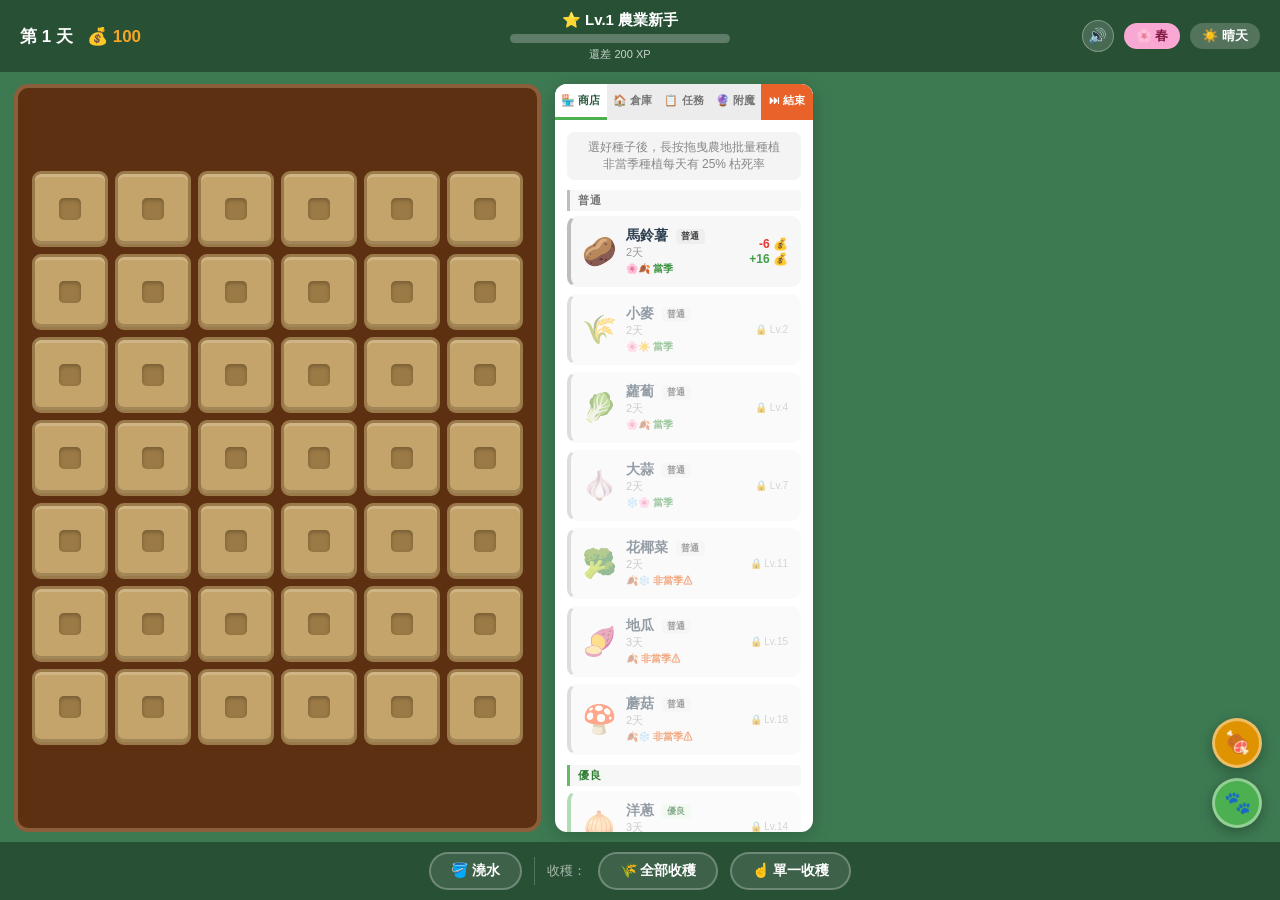
==== commit 2a1d0a63: "feat: 新增寵物附魔系統，每季改為 50 天 - 新增「🔮 附魔」面板 tab，可對已收留的寵物隨機更換副能力 - 副能力每次附魔費用 10,000 金幣，從四種效果中隨機選一：   採收 XP " ====
--- a/index.html
+++ b/index.html
@@ -38,6 +38,7 @@
           <button class="tab-btn active" data-tab="shop">🏪 商店</button>
           <button class="tab-btn" data-tab="warehouse">🏠 倉庫</button>
           <button class="tab-btn" data-tab="tasks">📋 任務</button>
+          <button class="tab-btn" data-tab="enchant">🔮 附魔</button>
           <button class="tab-btn end-btn" data-tab="end">⏭ 結束</button>
         </nav>
         <div id="panel-body"></div>
--- a/style.css
+++ b/style.css
@@ -177,21 +177,6 @@
   box-shadow: inset 0 2px 4px rgba(0,0,0,0.25);
 }
 
-/* Touch planting: seed hint overlays */
-#farm-grid.touch-planting .plot.empty::after { display: none; }
-
-.seed-hint {
-  position: absolute;
-  font-size: 26px;
-  pointer-events: none;
-  line-height: 1;
-  animation: seed-hint-pulse 0.55s ease-in-out infinite alternate;
-}
-
-@keyframes seed-hint-pulse {
-  from { transform: scale(0.82); opacity: 0.55; }
-  to   { transform: scale(1.12) translateY(-4px); opacity: 1; }
-}
 
 .plot.growing         { background: #5a9e4a; } /* 綠：未澆水 */
 .plot.growing.watered { background: #4a88c4; } /* 藍：已澆水 */
@@ -360,6 +345,7 @@
 
 .seed-prices { display: flex; flex-direction: column; align-items: flex-end; font-size: 12px; gap: 1px; }
 .seed-cost { color: #e53935; font-weight: 600; }
+.seed-cost.discounted s { color: #aaa; font-weight: 400; font-size: 0.85em; }
 .seed-sell { color: #43a047; font-weight: 600; }
 .lock-label { font-size: 10px; color: #aaa; }
 
@@ -1147,6 +1133,71 @@
 
 .erm-actions { display: flex; gap: 10px; justify-content: center; }
 
+/* Self-feed button in single egg modal */
+.erm-feed-choices {
+  display: flex;
+  gap: 8px;
+  justify-content: center;
+  flex-wrap: wrap;
+  margin-top: 6px;
+}
+
+.erm-self-feed-btn {
+  padding: 10px 18px;
+  background: linear-gradient(135deg, #4caf50, #2e7d32);
+  color: #fff;
+  border: none;
+  border-radius: 20px;
+  cursor: pointer;
+  font-size: 13px;
+  font-weight: 700;
+  transition: filter 0.14s;
+  box-shadow: 0 3px 10px rgba(76,175,80,0.35);
+}
+.erm-self-feed-btn:hover { filter: brightness(1.1); }
+
+/* Self-feed button in multi modal */
+.emr-self-feed-btn {
+  padding: 5px 10px;
+  background: linear-gradient(135deg, #4caf50, #2e7d32);
+  color: #fff;
+  border: none;
+  border-radius: 12px;
+  cursor: pointer;
+  font-size: 11px;
+  font-weight: 700;
+  white-space: nowrap;
+  transition: filter 0.13s;
+}
+.emr-self-feed-btn:hover { filter: brightness(1.1); }
+
+/* Crop picker inside multi modal card */
+.emr-pick-title {
+  font-size: 10px;
+  color: #888;
+  margin-bottom: 3px;
+  font-weight: 700;
+}
+.emr-pick-chips {
+  display: flex;
+  flex-wrap: wrap;
+  gap: 3px;
+  margin-bottom: 4px;
+  max-width: 140px;
+}
+.emr-pick-chip {
+  padding: 3px 6px;
+  font-size: 11px;
+  background: #f4f4f4;
+  border: 1.5px solid transparent;
+  border-radius: 8px;
+  cursor: pointer;
+  transition: all 0.12s;
+  white-space: nowrap;
+}
+.emr-pick-chip:hover { background: #e8f5e9; border-color: #4caf50; }
+.emr-pick-chip.fav   { background: #fff8e1; border-color: #ffb300; }
+
 .erm-adopt {
   padding: 10px 22px;
   background: linear-gradient(135deg, #4caf50, #2e7d32);
@@ -1680,6 +1731,87 @@
 }
 .rcm-confirm:hover { filter: brightness(1.1); }
 
+/* ── Pet Enchant Panel ── */
+.enchant-pool {
+  background: #f7f7f7;
+  border-radius: 10px;
+  padding: 8px 10px 10px;
+  margin-bottom: 12px;
+}
+
+.enchant-pool-chip {
+  display: inline-block;
+  padding: 3px 8px;
+  margin: 3px 2px 0;
+  background: #fff;
+  border: 1.5px solid #ddd;
+  border-radius: 12px;
+  font-size: 11px;
+  color: #555;
+}
+
+.enchant-card {
+  background: #f7f7f7;
+  border-radius: 10px;
+  padding: 10px 12px;
+  margin-bottom: 10px;
+  border: 2px solid #eee;
+}
+
+.enchant-card-head {
+  display: flex;
+  align-items: center;
+  gap: 8px;
+  margin-bottom: 8px;
+}
+
+.enchant-pet-emoji { font-size: 26px; flex-shrink: 0; }
+
+.enchant-pet-info {
+  display: flex;
+  align-items: center;
+  gap: 5px;
+  flex-wrap: wrap;
+}
+
+.enchant-pet-name { font-weight: 700; font-size: 13px; }
+.enchant-pet-lv   { font-size: 11px; color: var(--gold-dark); font-weight: 600; }
+
+.enchant-buff-row {
+  display: flex;
+  align-items: center;
+  gap: 6px;
+  padding: 5px 8px;
+  background: #fff;
+  border-radius: 8px;
+  margin-bottom: 5px;
+  border: 1.5px solid #eee;
+}
+
+.enchant-buff-row.locked   { opacity: 0.62; }
+.enchant-buff-row.enchanted { border-color: var(--gold); background: #fffdf0; }
+
+.enchant-row-icon  { font-size: 14px; flex-shrink: 0; }
+.enchant-row-label { flex: 1; font-size: 12px; color: #444; }
+.enchant-lock-tag  { font-size: 10px; color: #bbb; white-space: nowrap; flex-shrink: 0; }
+
+.enchant-btn {
+  padding: 4px 10px;
+  background: linear-gradient(135deg, #7b1fa2, #4a148c);
+  color: #fff;
+  border: none;
+  border-radius: 10px;
+  cursor: pointer;
+  font-size: 11px;
+  font-weight: 700;
+  white-space: nowrap;
+  transition: filter 0.14s;
+  flex-shrink: 0;
+}
+.enchant-btn:hover { filter: brightness(1.18); }
+
+.owned-buff-enchanted { color: #e65100 !important; }
+
 /* ══ Responsive ══ */
 
 /* Medium screens: scale cells, panel fills remaining right space */
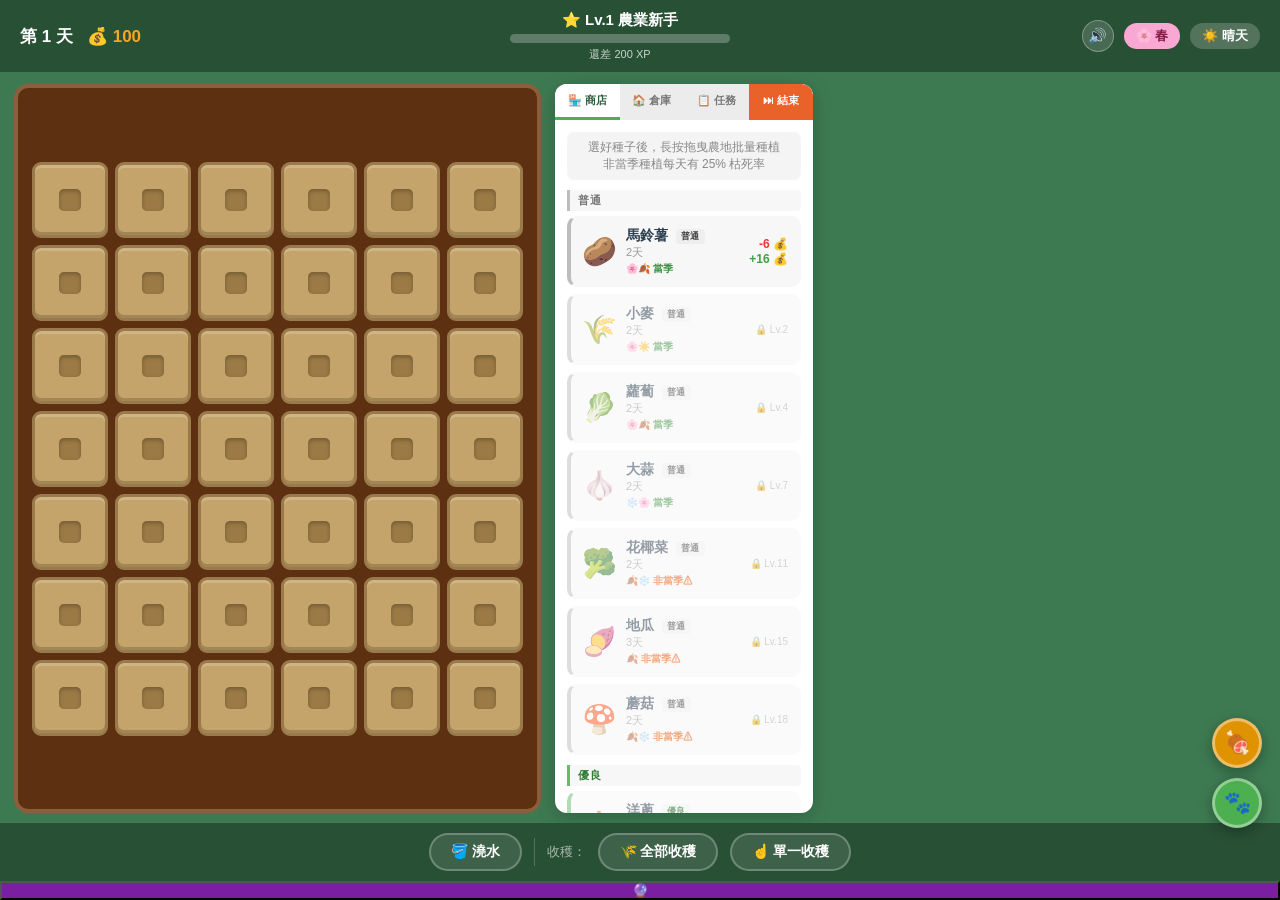
==== commit a71a4a50: "refactor: 將附魔改為浮動按鈕，與寵物及飼料相同位置 移除 tab nav 中的附魔按鈕，改為右下角固定浮動按鈕 🔮 點擊後同樣開啟右側面板，與飼料商店 🍖 行為一致  Co-Authored" ====
--- a/index.html
+++ b/index.html
@@ -38,7 +38,6 @@
           <button class="tab-btn active" data-tab="shop">🏪 商店</button>
           <button class="tab-btn" data-tab="warehouse">🏠 倉庫</button>
           <button class="tab-btn" data-tab="tasks">📋 任務</button>
-          <button class="tab-btn" data-tab="enchant">🔮 附魔</button>
           <button class="tab-btn end-btn" data-tab="end">⏭ 結束</button>
         </nav>
         <div id="panel-body"></div>
@@ -55,6 +54,7 @@
 
     <button id="pet-btn">🐾</button>
     <button id="petshop-btn">🍖</button>
+    <button id="enchant-btn">🔮</button>
     <div id="toast-box"></div>
     <div id="cursor-follow">🪣</div>
     <div id="touch-seed-follow"></div>
--- a/style.css
+++ b/style.css
@@ -516,8 +516,10 @@
 }
 #pet-btn     { bottom: 72px;  background: var(--green-accent); }
 #petshop-btn { bottom: 132px; background: #e09300; }
+#enchant-btn { bottom: 192px; background: #7b1fa2; }
 #pet-btn:hover,
-#petshop-btn:hover { transform: scale(1.12); }
+#petshop-btn:hover,
+#enchant-btn:hover { transform: scale(1.12); }
 
 /* ── Pet Screen ── */
 #pet-screen {
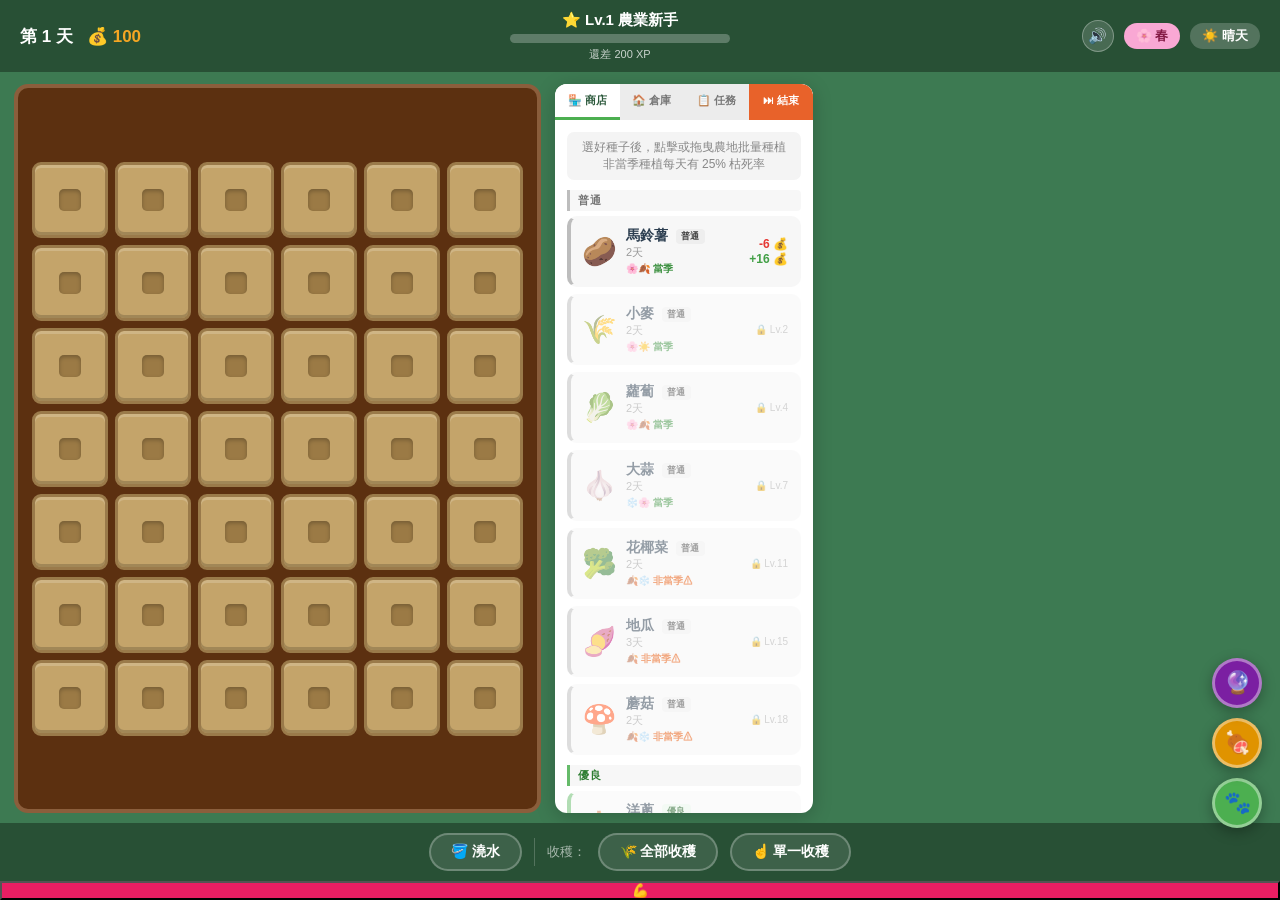
==== commit 310bfd17: "feat: 新增更多成就、寵物上限提升至8隻、寵物訓練師系統 - 成就從7個擴充至29個，新增收穫/金幣/等級/天數/寵物五大類里程碑 - 寵物收留上限從5隻提升至8隻，並新增「住滿8隻」成就 - 新" ====
--- a/index.html
+++ b/index.html
@@ -55,6 +55,7 @@
     <button id="pet-btn">🐾</button>
     <button id="petshop-btn">🍖</button>
     <button id="enchant-btn">🔮</button>
+    <button id="trainer-btn">💪</button>
     <div id="toast-box"></div>
     <div id="cursor-follow">🪣</div>
     <div id="touch-seed-follow"></div>
--- a/style.css
+++ b/style.css
@@ -138,6 +138,7 @@
   align-items: center;
   justify-content: center;
   flex-shrink: 0;
+  touch-action: none;
 }
 
 #farm-grid {
@@ -498,9 +499,10 @@
   color: #fff;
 }
 
-/* ── Pet / Petshop Buttons ── */
+/* ── Pet / Petshop / Enchant Buttons ── */
 #pet-btn,
-#petshop-btn {
+#petshop-btn,
+#enchant-btn {
   position: fixed;
   right: 18px;
   width: 50px;
@@ -517,9 +519,11 @@
 #pet-btn     { bottom: 72px;  background: var(--green-accent); }
 #petshop-btn { bottom: 132px; background: #e09300; }
 #enchant-btn { bottom: 192px; background: #7b1fa2; }
+#trainer-btn { bottom: 252px; background: #e91e63; }
 #pet-btn:hover,
 #petshop-btn:hover,
-#enchant-btn:hover { transform: scale(1.12); }
+#enchant-btn:hover,
+#trainer-btn:hover { transform: scale(1.12); }
 
 /* ── Pet Screen ── */
 #pet-screen {
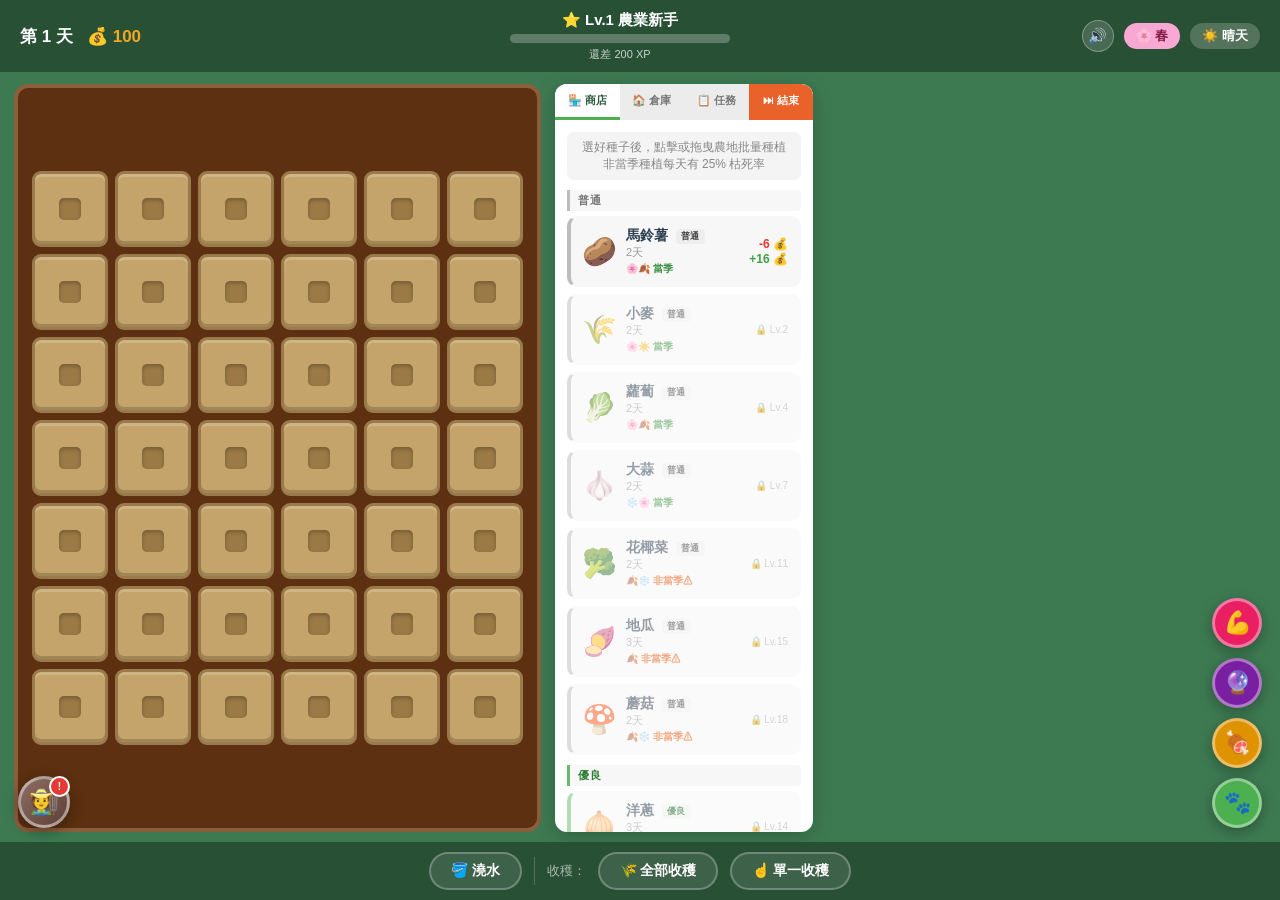
==== commit 40a55031: "新增 NPC 阿土伯對話系統（農場 + 寵物畫面） Co-Authored-By: Claude Sonnet 4.6 <noreply@anthropic.com>" ====
--- a/index.html
+++ b/index.html
@@ -52,6 +52,7 @@
       <button id="harvest-single-btn" class="bbar-btn">☝️ 單一收穫</button>
     </div>
 
+    <button id="npc-btn" title="和阿土伯說話">🧑‍🌾</button>
     <button id="pet-btn">🐾</button>
     <button id="petshop-btn">🍖</button>
     <button id="enchant-btn">🔮</button>
@@ -76,6 +77,7 @@
           <span class="cloud">☁️</span>
           <span class="cloud">☁️</span>
         </div>
+        <button id="pet-npc-btn" title="和阿土伯說話">🧑‍🌾</button>
         <div id="pet-list-wrap">
           <div id="pet-list"></div>
         </div>
--- a/style.css
+++ b/style.css
@@ -499,10 +499,158 @@
   color: #fff;
 }
 
+/* ── NPC (阿土伯) ── */
+#npc-btn {
+  position: fixed;
+  left: 18px;
+  bottom: 72px;
+  width: 52px;
+  height: 52px;
+  border-radius: 50%;
+  border: 3px solid rgba(255,255,255,0.45);
+  background: linear-gradient(135deg, #8d6e63, #5d4037);
+  color: white;
+  font-size: 24px;
+  cursor: pointer;
+  box-shadow: 0 4px 14px rgba(0,0,0,0.35);
+  z-index: 50;
+  animation: npc-bounce 2.8s ease-in-out infinite;
+  line-height: 1;
+  display: flex;
+  align-items: center;
+  justify-content: center;
+  transition: box-shadow 0.15s;
+}
+#npc-btn:hover {
+  animation: none;
+  transform: scale(1.14);
+  box-shadow: 0 6px 18px rgba(0,0,0,0.4);
+}
+@keyframes npc-bounce {
+  0%, 100% { transform: translateY(0); }
+  50%       { transform: translateY(-6px); }
+}
+
+/* 緊急提示紅點 */
+#npc-btn.npc-alert::after,
+#pet-npc-btn.npc-alert::after {
+  content: '!';
+  position: absolute;
+  top: -3px;
+  right: -3px;
+  width: 17px;
+  height: 17px;
+  background: #e53935;
+  border: 2px solid #fff;
+  border-radius: 50%;
+  font-size: 10px;
+  font-weight: 900;
+  color: #fff;
+  display: flex;
+  align-items: center;
+  justify-content: center;
+  animation: npc-alert-pulse 1.4s ease-in-out infinite;
+  pointer-events: none;
+}
+@keyframes npc-alert-pulse {
+  0%, 100% { transform: scale(1); }
+  50%       { transform: scale(1.35); }
+}
+
+/* Pet screen NPC */
+#pet-npc-btn {
+  position: absolute;
+  left: 22px;
+  bottom: 38px;
+  font-size: 44px;
+  background: none;
+  border: none;
+  cursor: pointer;
+  z-index: 10;
+  filter: drop-shadow(0 3px 8px rgba(0,0,0,0.35));
+  animation: npc-bounce 3.2s ease-in-out infinite;
+  line-height: 1;
+  padding: 0;
+  transition: transform 0.15s;
+}
+#pet-npc-btn:hover {
+  animation: none;
+  transform: scale(1.16) translateY(-4px);
+}
+
+/* ── NPC Speech Bubble ── */
+.npc-bubble {
+  position: fixed;
+  max-width: 230px;
+  min-width: 150px;
+  background: #fffde7;
+  border: 2.5px solid #f9a825;
+  border-radius: 16px;
+  padding: 12px 15px 11px;
+  font-size: 13px;
+  line-height: 1.65;
+  color: #3e2723;
+  z-index: 301;
+  box-shadow: 0 6px 22px rgba(0,0,0,0.22);
+  animation: npc-bubble-pop 0.28s cubic-bezier(0.175, 0.885, 0.32, 1.275);
+  pointer-events: none;
+}
+.npc-bubble-name {
+  display: block;
+  font-size: 11px;
+  font-weight: 800;
+  color: #bf360c;
+  margin-bottom: 5px;
+  letter-spacing: 0.5px;
+}
+/* tail pointing left (bubble is to the right of NPC) */
+.npc-bubble.tail-left::before {
+  content: '';
+  position: absolute;
+  left: -11px;
+  top: 22px;
+  border-width: 8px 11px 8px 0;
+  border-style: solid;
+  border-color: transparent #f9a825 transparent transparent;
+}
+.npc-bubble.tail-left::after {
+  content: '';
+  position: absolute;
+  left: -7.5px;
+  top: 23px;
+  border-width: 7px 9px 7px 0;
+  border-style: solid;
+  border-color: transparent #fffde7 transparent transparent;
+}
+/* tail pointing right (bubble is to the left of NPC) */
+.npc-bubble.tail-right::before {
+  content: '';
+  position: absolute;
+  right: -11px;
+  top: 22px;
+  border-width: 8px 0 8px 11px;
+  border-style: solid;
+  border-color: transparent transparent transparent #f9a825;
+}
+.npc-bubble.tail-right::after {
+  content: '';
+  position: absolute;
+  right: -7.5px;
+  top: 23px;
+  border-width: 7px 0 7px 9px;
+  border-style: solid;
+  border-color: transparent transparent transparent #fffde7;
+}
+@keyframes npc-bubble-pop {
+  from { transform: scale(0.5); opacity: 0; }
+  to   { transform: scale(1);   opacity: 1; }
+}
+
 /* ── Pet / Petshop / Enchant Buttons ── */
 #pet-btn,
 #petshop-btn,
-#enchant-btn {
+#enchant-btn,
+#trainer-btn {
   position: fixed;
   right: 18px;
   width: 50px;
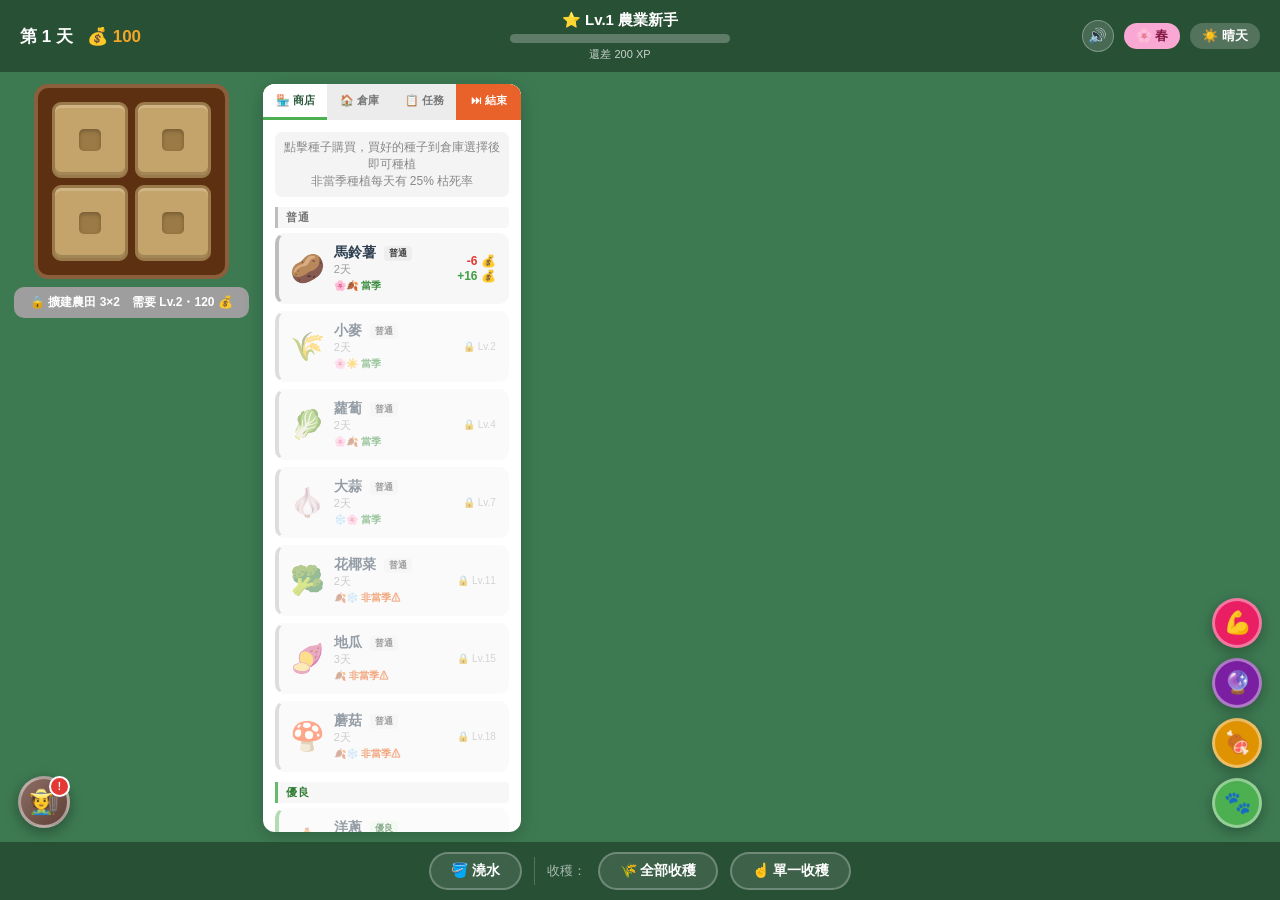
==== commit 52da7200: "農田改為 2×2 起步、依等級花錢擴建；種子改為商店購買後在倉庫選擇種植 - 新增 FARM_TIERS 十階擴建（Lv.50 / 25000 金幣可到原本 6×7），舊存檔自動對應階段 - 商店點種" ====
--- a/index.html
+++ b/index.html
@@ -29,8 +29,11 @@
 
     <div id="buff-strip"></div>
     <main id="main">
-      <div id="farm-wrapper">
-        <div id="farm-grid"></div>
+      <div id="farm-col">
+        <div id="farm-wrapper">
+          <div id="farm-grid"></div>
+        </div>
+        <button id="expand-btn" class="expand-btn">🔨 擴建農田</button>
       </div>
 
       <aside id="panel">
--- a/style.css
+++ b/style.css
@@ -129,6 +129,31 @@
 }
 
 /* ── Farm ── */
+#farm-col {
+  display: flex;
+  flex-direction: column;
+  align-items: center;
+  gap: 8px;
+  flex-shrink: 0;
+}
+
+.expand-btn {
+  padding: 7px 16px;
+  border: none;
+  border-radius: 10px;
+  background: linear-gradient(135deg, var(--gold), #e09300);
+  color: #fff;
+  font-size: 12px;
+  font-weight: 700;
+  cursor: pointer;
+  box-shadow: 0 3px 10px rgba(0,0,0,0.18);
+  transition: filter 0.14s, transform 0.12s;
+  white-space: nowrap;
+}
+.expand-btn:hover:not(:disabled) { filter: brightness(1.08); transform: translateY(-1px); }
+.expand-btn.locked { background: #9e9e9e; box-shadow: none; }
+.expand-btn:disabled { background: #7a8f6e; cursor: default; box-shadow: none; opacity: 0.85; }
+
 #farm-wrapper {
   background: var(--brown-dark);
   border-radius: 14px;
@@ -143,7 +168,7 @@
 
 #farm-grid {
   display: grid;
-  grid-template-columns: repeat(6, 1fr);
+  grid-template-columns: repeat(var(--farm-cols, 6), 1fr);
   gap: 7px;
 }
 
@@ -353,9 +378,42 @@
 .seed-season           { font-size: 10px; margin-top: 2px; font-weight: 600; }
 .seed-season.in-season  { color: #388e3c; }
 .seed-season.out-season { color: #e65100; }
+.seed-owned { color: #388e3c; font-weight: 700; }
 
 /* ── Warehouse ── */
 .empty-msg { text-align: center; color: #bbb; padding: 36px 12px; font-size: 13px; line-height: 1.7; }
+.empty-msg.small { padding: 14px 12px; font-size: 12px; }
+
+.wh-section-title {
+  font-size: 11px;
+  font-weight: 800;
+  letter-spacing: 0.5px;
+  margin: 4px 0 6px;
+  padding: 3px 8px;
+  border-left: 3px solid var(--green-dark);
+  border-radius: 0 4px 4px 0;
+  background: rgba(0,0,0,0.03);
+  color: #555;
+}
+
+.inv-item.seed-inv { border: 2px solid transparent; transition: all 0.15s; }
+.inv-item.seed-inv.selected { background: #e3f5e3; border-color: var(--green-dark); }
+.inv-sub .in-season  { color: #388e3c; font-weight: 600; }
+.inv-sub .out-season { color: #e65100; font-weight: 600; }
+
+.plant-btn {
+  padding: 5px 11px;
+  background: #fff;
+  color: #2e7d32;
+  border: 2px solid #66bb6a;
+  border-radius: 7px;
+  cursor: pointer;
+  font-size: 12px;
+  font-weight: 700;
+  transition: all 0.14s;
+}
+.plant-btn:hover  { background: #e8f5e9; }
+.plant-btn.active { background: #43a047; color: #fff; border-color: #2e7d32; }
 
 .inv-item {
   display: flex;
@@ -981,6 +1039,25 @@
 
 .sqm-all-hint { font-size: 12px; color: #aaa; }
 
+.sqm-input {
+  width: 84px;
+  font-size: 26px;
+  font-weight: 800;
+  color: #2c3e50;
+  text-align: center;
+  border: 2px solid #ddd;
+  border-radius: 10px;
+  padding: 2px 4px;
+  outline: none;
+  font-family: inherit;
+  -moz-appearance: textfield;
+}
+.sqm-input:focus { border-color: #4caf50; }
+.sqm-input::-webkit-outer-spin-button,
+.sqm-input::-webkit-inner-spin-button { -webkit-appearance: none; margin: 0; }
+.sqm-warn { font-size: 11px; color: #e65100; font-weight: 600; }
+.sqm-confirm:disabled { filter: grayscale(0.8); opacity: 0.6; cursor: not-allowed; }
+
 .sqm-max-btn {
   background: none;
   border: 1px solid #bbb;
@@ -2017,6 +2094,9 @@
     overflow-y: auto;
   }
 
+  #farm-col { width: 100%; gap: 6px; }
+  .expand-btn { font-size: 11px; padding: 6px 12px; }
+
   #farm-wrapper {
     width: 100%;
     padding: 8px;
@@ -2025,7 +2105,8 @@
   }
 
   #farm-grid {
-    grid-template-columns: repeat(6, 1fr);
+    grid-template-columns: repeat(var(--farm-cols, 6), minmax(0, 64px));
+    justify-content: center;
     gap: 4px;
     width: 100%;
   }
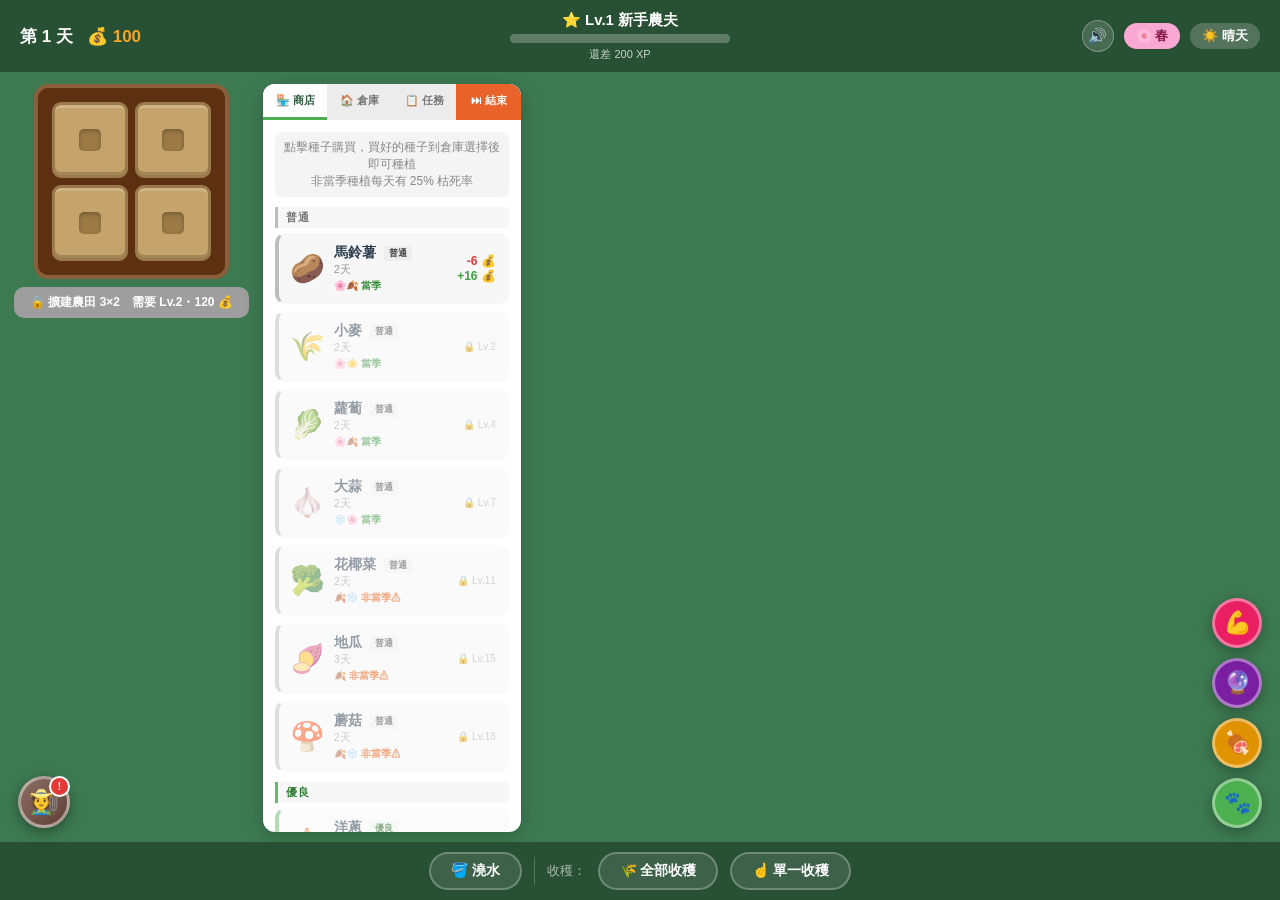
==== commit de00c7a6: "等級稱號改為門檻制：新手→青銅→白銀→黃金→白金→鑽石→菁英→大師→宗師→絕世農夫 Co-Authored-By: Claude Opus 5 (1M context) <noreply@anthro" ====
--- a/index.html
+++ b/index.html
@@ -14,7 +14,7 @@
         <span id="money-display">💰 <span id="money-num">500</span></span>
       </div>
       <div class="tb-center">
-        <span id="level-display">⭐ Lv.<span id="lv-num">1</span> <span id="lv-title">農業新手</span></span>
+        <span id="level-display">⭐ Lv.<span id="lv-num">1</span> <span id="lv-title">新手農夫</span></span>
         <div id="xp-wrap">
           <div id="xp-bar"></div>
         </div>
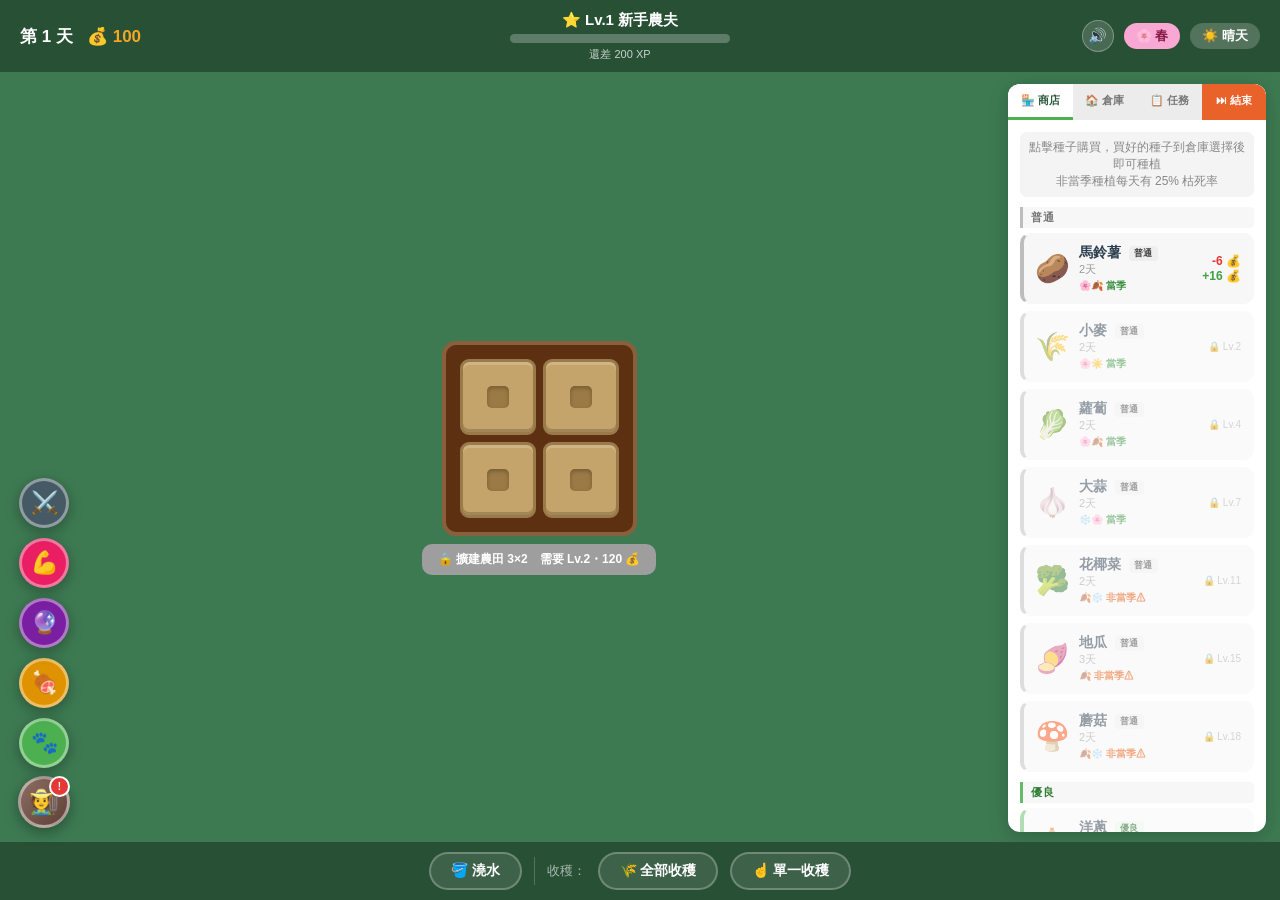
==== commit 4c6f6231: "新增寵物副本戰鬥系統（battle.js） - 寵物戰鬥數值：每隻 HP/攻擊/防禦/近戰或遠程，隨等級與訓練成長 - 技能「全力一擊」（200% 傷害、無視 50% 防禦、冷卻 3 回合） - 10" ====
--- a/index.html
+++ b/index.html
@@ -60,6 +60,7 @@
     <button id="petshop-btn">🍖</button>
     <button id="enchant-btn">🔮</button>
     <button id="trainer-btn">💪</button>
+    <button id="battle-btn" title="寵物副本">⚔️</button>
     <div id="toast-box"></div>
     <div id="cursor-follow">🪣</div>
     <div id="touch-seed-follow"></div>
@@ -92,7 +93,21 @@
         <div id="pet-owned-detail"></div>
       </div>
     </div>
+
+    <!-- Battle Screen (fixed overlay) -->
+    <div id="battle-screen" hidden>
+      <header id="battle-hdr">
+        <button id="battle-back-btn">← 返回農場</button>
+        <div class="pet-hdr-center">
+          <span class="pet-hdr-title" id="battle-title">⚔️ 寵物副本</span>
+          <span class="pet-hdr-sub" id="battle-sub">帶著你的動物夥伴去冒險吧</span>
+        </div>
+        <div class="pet-hdr-right" id="battle-hdr-right"></div>
+      </header>
+      <div id="battle-body"></div>
+    </div>
   </div>
   <script src="game.js"></script>
+  <script src="battle.js"></script>
 </body>
 </html>
--- a/style.css
+++ b/style.css
@@ -124,7 +124,7 @@
   display: flex;
   flex: 1;
   overflow: hidden;
-  padding: 12px 14px 10px;
+  padding: 12px 14px 10px 84px; /* 左側留給固定功能鈕 */
   gap: 14px;
 }
 
@@ -133,8 +133,9 @@
   display: flex;
   flex-direction: column;
   align-items: center;
+  justify-content: center;
   gap: 8px;
-  flex-shrink: 0;
+  flex: 1 0 auto; /* 農田置中於左鈕與右側面板之間 */
 }
 
 .expand-btn {
@@ -708,9 +709,10 @@
 #pet-btn,
 #petshop-btn,
 #enchant-btn,
-#trainer-btn {
+#trainer-btn,
+#battle-btn {
   position: fixed;
-  right: 18px;
+  left: 19px;
   width: 50px;
   height: 50px;
   border-radius: 50%;
@@ -722,14 +724,16 @@
   transition: transform 0.15s;
   z-index: 50;
 }
-#pet-btn     { bottom: 72px;  background: var(--green-accent); }
-#petshop-btn { bottom: 132px; background: #e09300; }
-#enchant-btn { bottom: 192px; background: #7b1fa2; }
-#trainer-btn { bottom: 252px; background: #e91e63; }
+#pet-btn     { bottom: 132px; background: var(--green-accent); }
+#petshop-btn { bottom: 192px; background: #e09300; }
+#enchant-btn { bottom: 252px; background: #7b1fa2; }
+#trainer-btn { bottom: 312px; background: #e91e63; }
+#battle-btn  { bottom: 372px; background: #455a64; }
 #pet-btn:hover,
 #petshop-btn:hover,
 #enchant-btn:hover,
-#trainer-btn:hover { transform: scale(1.12); }
+#trainer-btn:hover,
+#battle-btn:hover { transform: scale(1.12); }
 
 /* ── Pet Screen ── */
 #pet-screen {
@@ -2047,6 +2051,7 @@
 
 /* Medium screens: scale cells, panel fills remaining right space */
 @media (max-width: 900px) {
+  #farm-col { flex: 0 0 auto; }
   .plot { width: 64px; height: 64px; }
   #farm-grid { gap: 6px; }
   #farm-wrapper { padding: 11px; }
@@ -2229,3 +2234,402 @@
   transition: background 0.13s;
 }
 .emr-close-btn:hover { background: #e8e8e8; }
+
+
+/* ══════════════════════════════════════════
+   BATTLE SCREEN（寵物副本）
+   ══════════════════════════════════════════ */
+#battle-screen {
+  position: fixed;
+  inset: 0;
+  z-index: 200;
+  display: flex;
+  flex-direction: column;
+  background: linear-gradient(to bottom, #1b2a1f 0%, #24402c 45%, #1a2f22 100%);
+  color: #f1f5f0;
+}
+#battle-screen[hidden] { display: none !important; }
+#battle-hdr {
+  background: rgba(0,0,0,0.35);
+  padding: 10px 20px;
+  display: flex;
+  align-items: center;
+  gap: 16px;
+  color: #fff;
+  flex-shrink: 0;
+}
+#battle-back-btn {
+  padding: 7px 16px;
+  background: rgba(255,255,255,0.15);
+  border: 2px solid rgba(255,255,255,0.35);
+  border-radius: 20px;
+  color: #fff;
+  cursor: pointer;
+  font-size: 13px;
+  font-weight: 600;
+  flex-shrink: 0;
+}
+#battle-back-btn:hover { background: rgba(255,255,255,0.3); }
+#battle-body {
+  flex: 1;
+  overflow-y: auto;
+  padding: 16px;
+}
+
+/* ── 大廳 ── */
+#lobby {
+  display: flex;
+  gap: 16px;
+  max-width: 1100px;
+  margin: 0 auto;
+  align-items: flex-start;
+}
+.lobby-col {
+  background: rgba(255,255,255,0.07);
+  border: 1px solid rgba(255,255,255,0.12);
+  border-radius: 16px;
+  padding: 16px;
+}
+.lobby-stages { flex: 0 0 380px; }
+.lobby-team   { flex: 1; min-width: 0; }
+.lobby-title    { font-size: 18px; font-weight: 800; margin-bottom: 4px; }
+.lobby-subtitle { font-size: 12px; opacity: 0.7; margin: 14px 0 8px; }
+.lobby-desc     { font-size: 12px; opacity: 0.75; line-height: 1.6; margin-bottom: 10px; }
+.lobby-attempts { font-size: 13px; margin-bottom: 12px; }
+.lobby-attempts b { color: #ffd54f; font-size: 15px; }
+.lobby-attempts.none b { color: #ef9a9a; }
+.lobby-rules {
+  margin-top: 14px;
+  font-size: 11.5px;
+  line-height: 1.9;
+  opacity: 0.8;
+  background: rgba(0,0,0,0.2);
+  border-radius: 10px;
+  padding: 10px 12px;
+}
+
+.stage-list { display: flex; flex-direction: column; gap: 8px; }
+.stage-card {
+  display: flex;
+  align-items: center;
+  gap: 12px;
+  background: rgba(255,255,255,0.08);
+  border: 2px solid rgba(255,255,255,0.12);
+  border-radius: 12px;
+  padding: 10px 12px;
+}
+.stage-card.done   { border-color: rgba(129,199,132,0.6); }
+.stage-card.locked { opacity: 0.45; }
+.stage-card.boss   { border-color: rgba(239,83,80,0.7); background: rgba(183,28,28,0.18); }
+.stage-num {
+  width: 34px; height: 34px;
+  border-radius: 50%;
+  background: rgba(255,255,255,0.15);
+  display: flex; align-items: center; justify-content: center;
+  font-weight: 800; font-size: 15px;
+  flex-shrink: 0;
+}
+.stage-info    { flex: 1; min-width: 0; }
+.stage-name    { font-weight: 700; font-size: 14px; }
+.stage-done-tag{ font-size: 11px; color: #a5d6a7; font-weight: 600; }
+.stage-enemies { font-size: 18px; letter-spacing: 2px; margin: 2px 0; }
+.stage-reward  { font-size: 11px; opacity: 0.8; }
+.stage-first   { color: #ffd54f; font-weight: 700; }
+.stage-go-btn {
+  padding: 8px 14px;
+  border: none;
+  border-radius: 18px;
+  background: linear-gradient(135deg, #ff9800, #e65100);
+  color: #fff;
+  font-weight: 800;
+  font-size: 13px;
+  cursor: pointer;
+  flex-shrink: 0;
+  transition: transform 0.12s;
+}
+.stage-go-btn:hover:not(:disabled) { transform: scale(1.06); }
+.stage-go-btn:disabled { background: #555; opacity: 0.6; cursor: not-allowed; }
+
+.team-slots {
+  display: grid;
+  grid-template-columns: repeat(auto-fill, minmax(190px, 1fr));
+  gap: 10px;
+}
+.team-slot {
+  background: rgba(255,255,255,0.1);
+  border: 2px solid rgba(255,255,255,0.25);
+  border-radius: 12px;
+  padding: 10px;
+  font-size: 12px;
+}
+.team-slot.empty {
+  display: flex; align-items: center; justify-content: center;
+  min-height: 110px;
+  border-style: dashed;
+  opacity: 0.5;
+}
+.team-slot-top   { display: flex; align-items: center; gap: 8px; margin-bottom: 6px; }
+.team-slot-emoji { font-size: 30px; }
+.team-slot-name  { font-weight: 700; font-size: 14px; }
+.team-slot-lv    { font-size: 11px; color: #ffd54f; }
+.team-slot-range { font-size: 11px; opacity: 0.8; }
+.team-slot-stats { font-size: 12px; margin-bottom: 8px; }
+.team-remove-btn {
+  margin-left: auto;
+  width: 24px; height: 24px;
+  border-radius: 50%;
+  border: none;
+  background: rgba(255,255,255,0.2);
+  color: #fff;
+  cursor: pointer;
+  font-size: 12px;
+}
+.team-remove-btn:hover { background: #e53935; }
+.team-row-btn {
+  width: 100%;
+  padding: 6px 0;
+  border: none;
+  border-radius: 8px;
+  font-size: 12px;
+  font-weight: 700;
+  cursor: pointer;
+  color: #fff;
+}
+.team-row-btn.front { background: #1565c0; }
+.team-row-btn.back  { background: #6a1b9a; }
+.team-row-btn:hover { filter: brightness(1.15); }
+.team-warn { margin-top: 8px; font-size: 12px; color: #ffab91; font-weight: 700; }
+
+.bpet-list {
+  display: grid;
+  grid-template-columns: repeat(auto-fill, minmax(130px, 1fr));
+  gap: 8px;
+}
+.bpet-card {
+  position: relative;
+  background: rgba(255,255,255,0.92);
+  color: #2c3e50;
+  border: 3px solid #cfd8dc;
+  border-radius: 12px;
+  padding: 8px 6px;
+  text-align: center;
+  cursor: pointer;
+  transition: transform 0.12s, border-color 0.12s;
+  display: flex; flex-direction: column; align-items: center; gap: 2px;
+}
+.bpet-card:hover { transform: translateY(-2px); }
+.bpet-card.in-team { border-color: #ff9800; box-shadow: 0 0 0 3px rgba(255,152,0,0.35); }
+.bpet-card.grade-good      { border-color: #66bb6a; }
+.bpet-card.grade-premium   { border-color: #42a5f5; }
+.bpet-card.grade-legendary { border-color: #ab47bc; }
+.bpet-card.grade-mythical  { border-color: #ff7043; }
+.bpet-card.in-team.grade-good, .bpet-card.in-team.grade-premium,
+.bpet-card.in-team.grade-legendary, .bpet-card.in-team.grade-mythical { border-color: #ff9800; }
+.bpet-emoji  { font-size: 32px; line-height: 1.1; }
+.bpet-name   { font-weight: 700; font-size: 13px; }
+.bpet-name small { font-weight: 600; color: #888; }
+.bpet-range  { font-size: 11px; color: #555; }
+.bpet-stats  { font-size: 11px; color: #444; }
+.bpet-skill  { font-size: 10.5px; color: #7b1fa2; font-weight: 700; }
+.bpet-inteam-tag {
+  position: absolute; top: -8px; right: -6px;
+  background: #ff9800; color: #fff;
+  font-size: 10px; font-weight: 800;
+  padding: 2px 7px; border-radius: 10px;
+}
+
+/* ── 戰場 ── */
+#bfield {
+  max-width: 900px;
+  margin: 0 auto;
+  display: flex;
+  flex-direction: column;
+  gap: 4px;
+}
+.bside {
+  border-radius: 14px;
+  padding: 8px 12px 10px;
+}
+.enemy-side { background: rgba(183,28,28,0.18); border: 1px solid rgba(239,83,80,0.3); }
+.pet-side   { background: rgba(46,125,50,0.2);  border: 1px solid rgba(129,199,132,0.3); }
+.bvs { text-align: center; font-weight: 900; font-size: 15px; opacity: 0.5; letter-spacing: 3px; padding: 2px 0; }
+.brow-label { font-size: 11px; opacity: 0.6; margin: 4px 0 2px; }
+.brow {
+  display: flex;
+  flex-wrap: wrap;
+  justify-content: center;
+  gap: 8px;
+  min-height: 40px;
+}
+.brow-empty { opacity: 0.3; font-size: 13px; padding: 8px; }
+
+.bunit {
+  position: relative;
+  width: 112px;
+  background: rgba(255,255,255,0.95);
+  color: #2c3e50;
+  border-radius: 12px;
+  padding: 6px 6px 7px;
+  text-align: center;
+  border: 3px solid #cfd8dc;
+  display: flex; flex-direction: column; align-items: center; gap: 1px;
+  transition: transform 0.12s;
+}
+.bunit.enemy { cursor: pointer; }
+.bunit.enemy:hover:not(.dead) { transform: translateY(-2px); }
+.bunit.enemy.focused { border-color: #ff9800; box-shadow: 0 0 0 3px rgba(255,152,0,0.4); }
+.bunit.boss { width: 132px; border-color: #e53935; background: #fff3f3; }
+.bunit.dead { opacity: 0.4; filter: grayscale(1); cursor: default; }
+.bunit.attacking { transform: scale(1.08); }
+.bunit.hit { animation: bunit-shake 0.35s; }
+@keyframes bunit-shake {
+  0%, 100% { transform: translateX(0); }
+  20% { transform: translateX(-6px); }
+  40% { transform: translateX(6px); }
+  60% { transform: translateX(-4px); }
+  80% { transform: translateX(4px); }
+}
+.bunit-focus {
+  position: absolute; top: -12px; left: 50%; transform: translateX(-50%);
+  font-size: 18px;
+}
+.bunit-kind {
+  position: absolute; top: -8px; right: -6px;
+  font-size: 9.5px; font-weight: 800;
+  padding: 1px 6px; border-radius: 8px;
+  color: #fff; background: #78909c;
+}
+.bunit-kind.special { background: #7b1fa2; }
+.bunit-kind.boss    { background: #d32f2f; }
+.bunit-emoji { font-size: 34px; line-height: 1.1; }
+.bunit.boss .bunit-emoji { font-size: 44px; }
+.bunit-name  { font-weight: 800; font-size: 12.5px; }
+.bunit-range { font-size: 11px; }
+.bhp-bar {
+  width: 100%; height: 8px;
+  background: #e0e0e0;
+  border-radius: 4px;
+  overflow: hidden;
+  margin-top: 2px;
+}
+.bhp-fill { height: 100%; transition: width 0.3s; border-radius: 4px; }
+.bhp-fill.ok   { background: #4caf50; }
+.bhp-fill.warn { background: #ff9800; }
+.bhp-fill.low  { background: #e53935; }
+.bunit-hp    { font-size: 10.5px; font-weight: 700; color: #555; }
+.bunit-stats { font-size: 10.5px; color: #666; }
+.bskill-btn {
+  margin-top: 4px;
+  width: 100%;
+  padding: 4px 0;
+  border: none;
+  border-radius: 8px;
+  background: #ede7f6;
+  color: #6a1b9a;
+  font-size: 11px;
+  font-weight: 800;
+  cursor: pointer;
+}
+.bskill-btn:hover:not(:disabled) { background: #d1c4e9; }
+.bskill-btn.ready { background: linear-gradient(135deg, #ab47bc, #7b1fa2); color: #fff; animation: skill-pulse 1s infinite; }
+.bskill-btn.cd    { background: #eee; color: #999; cursor: not-allowed; }
+@keyframes skill-pulse {
+  0%, 100% { box-shadow: 0 0 0 0 rgba(171,71,188,0.6); }
+  50%      { box-shadow: 0 0 0 5px rgba(171,71,188,0); }
+}
+.dmg-float {
+  position: absolute;
+  top: 30%; left: 50%;
+  transform: translateX(-50%);
+  color: #e53935;
+  font-weight: 900;
+  font-size: 18px;
+  text-shadow: 0 0 4px #fff, 0 0 4px #fff;
+  pointer-events: none;
+  animation: dmg-rise 0.8s ease-out forwards;
+}
+.dmg-float.big { font-size: 24px; color: #8e24aa; }
+@keyframes dmg-rise {
+  0%   { opacity: 1; transform: translate(-50%, 0) scale(1); }
+  100% { opacity: 0; transform: translate(-50%, -40px) scale(1.2); }
+}
+
+#bbottom {
+  max-width: 900px;
+  margin: 10px auto 0;
+  display: flex;
+  gap: 12px;
+  align-items: stretch;
+}
+#blog {
+  flex: 1;
+  min-width: 0;
+  height: 150px;
+  overflow-y: auto;
+  background: rgba(0,0,0,0.35);
+  border-radius: 12px;
+  padding: 8px 12px;
+  font-size: 12px;
+  line-height: 1.7;
+}
+.blog-line.sys   { opacity: 0.6; text-align: center; }
+.blog-line.pet   { color: #a5d6a7; }
+.blog-line.enemy { color: #ef9a9a; }
+.blog-line.boss  { color: #ffab91; font-weight: 800; }
+.blog-line.win   { color: #ffd54f; font-weight: 800; }
+.blog-line.lose  { color: #ef9a9a; font-weight: 800; }
+.blog-line b     { color: #fff; }
+#bcontrols {
+  flex: 0 0 200px;
+  display: flex;
+  flex-direction: column;
+  gap: 8px;
+  justify-content: center;
+}
+.bctrl-hint { font-size: 11px; opacity: 0.8; text-align: center; min-height: 16px; }
+.bctrl-btns { display: flex; flex-direction: column; gap: 6px; }
+.bctrl-main {
+  padding: 12px 0;
+  border: none;
+  border-radius: 12px;
+  background: linear-gradient(135deg, #ff9800, #e65100);
+  color: #fff;
+  font-size: 15px;
+  font-weight: 900;
+  cursor: pointer;
+  transition: transform 0.12s;
+}
+.bctrl-main:hover:not(:disabled) { transform: scale(1.04); }
+.bctrl-main:disabled { background: #555; opacity: 0.6; cursor: not-allowed; }
+.bctrl-sub {
+  padding: 8px 0;
+  border: 2px solid rgba(255,255,255,0.3);
+  border-radius: 10px;
+  background: rgba(255,255,255,0.1);
+  color: #fff;
+  font-size: 12px;
+  font-weight: 700;
+  cursor: pointer;
+}
+.bctrl-sub:hover:not(:disabled) { background: rgba(255,255,255,0.22); }
+.bctrl-sub.on { background: #1976d2; border-color: #64b5f6; }
+.bctrl-sub.danger:hover:not(:disabled) { background: #c62828; }
+.bctrl-sub:disabled { opacity: 0.4; cursor: not-allowed; }
+
+.battle-result.win  .rcm-title { color: #e65100; }
+.battle-result.lose .rcm-title { color: #c62828; }
+.battle-result .rcm-confirm { background: linear-gradient(135deg, #ff9800, #e65100); }
+
+@media (max-width: 820px) {
+  #lobby { flex-direction: column; }
+  .lobby-stages { flex: none; width: 100%; }
+  #bbottom { flex-direction: column; }
+  #bcontrols { flex: none; }
+  .bctrl-btns { flex-direction: row; }
+  .bctrl-main { flex: 2; }
+  .bctrl-sub  { flex: 1; }
+  #blog { height: 120px; }
+  .bunit { width: 96px; }
+  .bunit.boss { width: 112px; }
+  #battle-body { padding: 10px; }
+}
